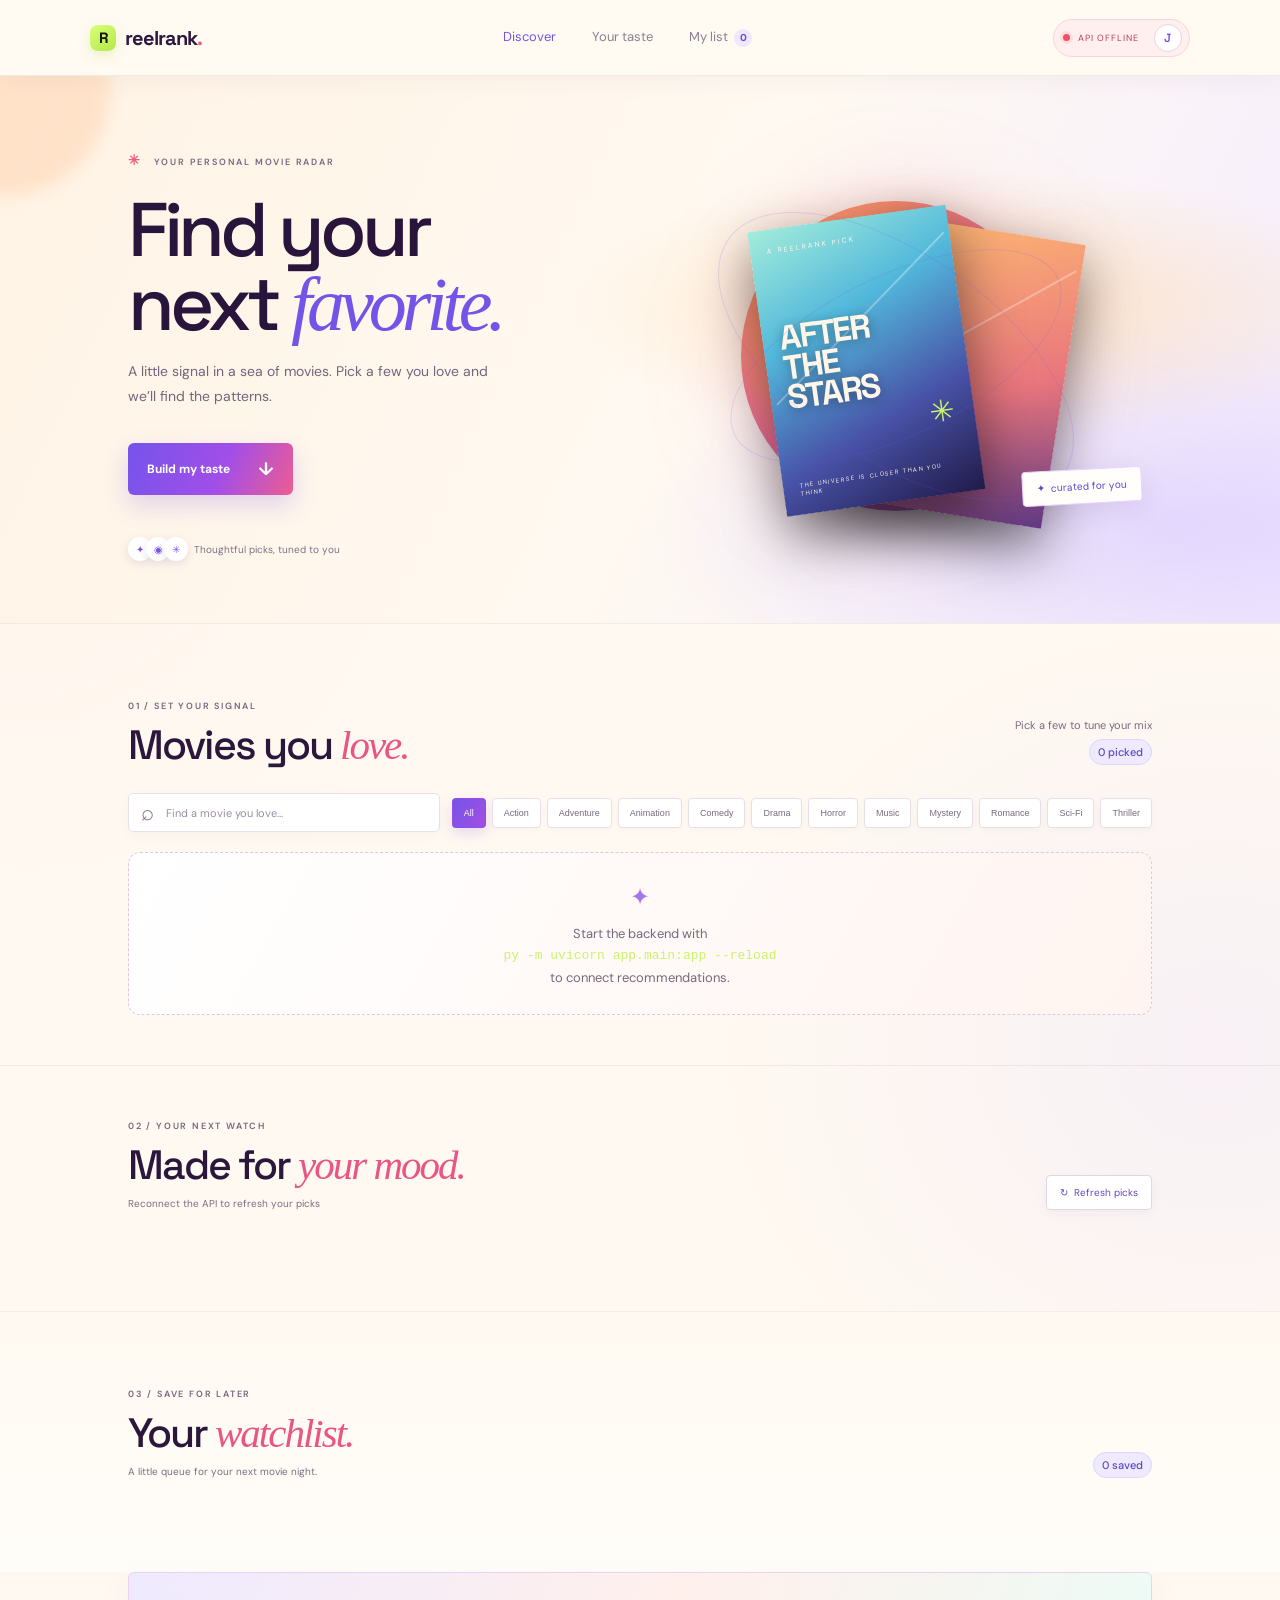
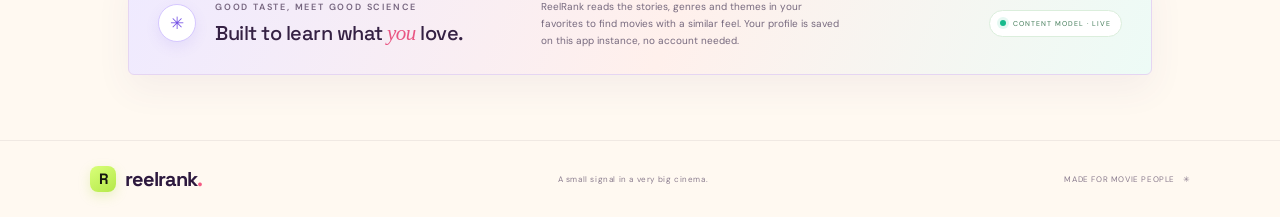
==== static/index.html @ 7536366a "Connect watchlist and details to recommendation API" ====
<!doctype html>
<html lang="en">
<head>
  <meta charset="utf-8"><meta name="viewport" content="width=device-width,initial-scale=1">
  <meta name="theme-color" content="#101114"><title>ReelRank — your next favorite</title>
  <link rel="preconnect" href="https://fonts.googleapis.com"><link rel="preconnect" href="https://fonts.gstatic.com" crossorigin>
  <link href="https://fonts.googleapis.com/css2?family=DM+Sans:wght@400;500;600;700&family=Space+Grotesk:wght@500;600;700&display=swap" rel="stylesheet">
  <link rel="stylesheet" href="/static/style.css">
</head>
<body>
  <header class="topbar"><a class="brand" href="#top"><span class="brand-mark">R</span> reelrank<span class="brand-dot">.</span></a><nav><a class="active" href="#discover">Discover</a><a href="#taste">Your taste</a><a href="#watchlist">My list <span id="nav-watch-count">0</span></a></nav><div class="profile" id="api-status" role="status" aria-live="polite"><span class="api-led"></span><span class="status-label">CONNECTING API</span><span class="avatar">J</span></div></header>
  <main id="top">
    <section class="hero"><div class="hero-copy"><div class="eyebrow"><span class="spark">✳</span> YOUR PERSONAL MOVIE RADAR</div><h1>Find your<br>next <em>favorite.</em></h1><p>A little signal in a sea of movies. Pick a few you love and we’ll find the patterns.</p><a href="#taste" class="primary-btn">Build my taste <span>↓</span></a><div class="hero-note"><span class="avatars"><i>✦</i><i>◉</i><i>✳</i></span><span>Thoughtful picks, tuned to you</span></div></div><div class="hero-art"><div class="sun"></div><div class="poster poster-back"><span>IN SPACE<br>WE TRUST</span><b>THE<br>ORBIT</b><small>BEYOND THE KNOWN</small></div><div class="poster poster-front"><span class="poster-label">A REELRANK PICK</span><b>AFTER<br>THE<br>STARS</b><i>✳</i><small>THE UNIVERSE IS CLOSER THAN YOU THINK</small></div><div class="orbit orbit-one"></div><div class="orbit orbit-two"></div><div class="floating-tag">✦ &nbsp;curated for you</div></div></section>
    <section class="taste-section" id="taste"><div class="section-heading"><div><div class="eyebrow">01 / SET YOUR SIGNAL</div><h2>Movies you <em>love.</em></h2></div><span class="step"><span id="pick-note">Pick a few to tune your mix</span><b id="pick-count">0 picked</b></span></div><div class="filters"><div class="search"><span>⌕</span><input id="search" placeholder="Find a movie you love…" autocomplete="off" aria-label="Search movies"></div><div id="genres" class="genre-pills" aria-label="Filter movies by genre"></div></div><div id="taste-grid" class="movie-grid"></div></section>
    <section class="results-section" id="discover"><div class="section-heading"><div><div class="eyebrow">02 / YOUR NEXT WATCH</div><h2>Made for <em>your mood.</em></h2><p id="recommendation-caption" class="section-subtitle"><span class="api-led"></span> Connected to your recommendation model</p></div><button id="refresh" class="quiet-btn">↻ &nbsp;Refresh picks</button></div><div id="recommendations" class="movie-grid recommendations"></div></section>
    <section class="watchlist-section" id="watchlist"><div class="section-heading"><div><div class="eyebrow">03 / SAVE FOR LATER</div><h2>Your <em>watchlist.</em></h2><p class="section-subtitle">A little queue for your next movie night.</p></div><span class="step"><b id="watch-count">0 saved</b></span></div><div id="watchlist-grid" class="movie-grid"></div></section>
    <section class="how"><div class="how-icon">✳</div><div><div class="eyebrow">GOOD TASTE, MEET GOOD SCIENCE</div><h3>Built to learn what <em>you</em> love.</h3></div><p>ReelRank reads the stories, genres and themes in your favorites to find movies with a similar feel. Your profile is saved on this app instance, no account needed.</p><span class="model-chip"><i></i> CONTENT MODEL · LIVE</span></section>
    <footer><a class="brand" href="#top"><span class="brand-mark">R</span> reelrank<span class="brand-dot">.</span></a><span>A small signal in a very big cinema.</span><span>MADE FOR MOVIE PEOPLE &nbsp; ✳</span></footer>
  </main><dialog id="movie-dialog" class="movie-dialog" aria-labelledby="detail-title"><button class="dialog-close" id="dialog-close" type="button" aria-label="Close movie details">×</button><div id="movie-detail"></div></dialog><div id="toast" class="toast" role="status" aria-live="polite"></div><script src="/static/app.js"></script>
</body></html>
---- static/style.css ----
:root{--bg:#101114;--surface:#181a1f;--surface2:#202228;--text:#f4f1eb;--muted:#9999a0;--lime:#d5ff65;--line:#303137;--serif:Georgia,'Times New Roman',serif}*{box-sizing:border-box}html{scroll-behavior:smooth}body{margin:0;background:var(--bg);color:var(--text);font-family:'DM Sans',sans-serif}a{color:inherit;text-decoration:none}.topbar{height:76px;border-bottom:1px solid #ffffff12;display:flex;align-items:center;justify-content:space-between;padding:0 7%;position:sticky;top:0;z-index:9;background:#101114eb;backdrop-filter:blur(14px)}.brand{font:700 20px 'Space Grotesk',sans-serif;letter-spacing:-1px;display:flex;align-items:center;gap:9px}.brand-mark{width:26px;height:26px;background:var(--lime);color:#151710;border-radius:8px;display:grid;place-items:center;font-size:15px}.brand-dot{color:var(--lime);margin-left:-9px}.topbar nav{display:flex;gap:36px;color:#8f9098;font-size:13px}.topbar nav .active{color:var(--text)}.profile{font-size:9px;letter-spacing:1px;color:#9b9ca2;display:flex;align-items:center;gap:8px}.live-dot,.model-chip i{width:6px;height:6px;border-radius:50%;background:var(--lime);box-shadow:0 0 10px #d5ff6566}.avatar{width:28px;height:28px;display:grid;place-items:center;border:1px solid #444;border-radius:50%;color:var(--text);margin-left:7px;font:600 12px 'Space Grotesk'}.hero{min-height:520px;padding:75px 10% 62px;display:grid;grid-template-columns:1fr 1fr;align-items:center;overflow:hidden;position:relative;background:radial-gradient(ellipse at 72% 45%,#33302b 0,transparent 41%),linear-gradient(110deg,#101114,#151515)}.eyebrow{font-size:9px;letter-spacing:1.8px;color:#a7a7a5;font-weight:600}.spark{color:var(--lime);font-size:14px;margin-right:8px}.hero h1,.section-heading h2{font:500 clamp(48px,6vw,76px)/.98 'Space Grotesk',sans-serif;letter-spacing:-5px;margin:24px 0 17px}.hero h1 em,.section-heading h2 em,.how h3 em{font-family:var(--serif);font-weight:400;color:var(--lime)}.hero-copy>p{color:#aaa9ab;max-width:365px;font-size:14px;line-height:1.8}.primary-btn{display:inline-flex;align-items:center;gap:28px;margin-top:20px;padding:14px 19px;background:var(--lime);color:#171910;border-radius:6px;font-size:12px;font-weight:700}.primary-btn span{font-size:18px}.hero-note{margin-top:42px;display:flex;align-items:center;gap:12px;color:#85858b;font-size:10px}.avatars{display:flex}.avatars i{font-style:normal;border:2px solid var(--bg);width:24px;height:24px;display:grid;place-items:center;background:#333;margin-right:-6px;border-radius:50%;color:var(--lime);font-size:10px}.hero-art{height:370px;position:relative;display:flex;justify-content:center;align-items:center;perspective:850px}.sun{position:absolute;width:310px;height:310px;border-radius:50%;background:radial-gradient(circle at 40% 38%,#bdb784,#706c54 50%,#302f2b 75%,transparent 76%);filter:drop-shadow(0 0 50px #d5ff6514)}.poster{position:absolute;width:200px;height:287px;box-shadow:0 22px 55px #0008;display:flex;flex-direction:column;padding:17px;justify-content:space-between;overflow:hidden}.poster-back{background:linear-gradient(160deg,#d6a76c,#252d3b 60%,#12171d);transform:rotate(9deg) translate(70px,4px);color:#f3d5a3}.poster-front{background:linear-gradient(155deg,#c5d7d2,#596e71 34%,#283c43 68%,#111a20);transform:rotate(-8deg) translate(-30px,0);color:#f0e6ca}.poster:before{content:'';position:absolute;width:240px;height:2px;background:#ffffff51;transform:rotate(-38deg);top:35%;left:-10%}.poster-label,.poster small,.poster>b,.poster-back>span{position:relative}.poster-label{font-size:7px;letter-spacing:2px}.poster>b{font:700 34px/.88 'Space Grotesk';letter-spacing:-2px;text-shadow:0 2px 12px #0005}.poster i{position:absolute;font-style:normal;right:20px;bottom:64px;color:var(--lime);font-size:30px}.poster small{font-size:6px;letter-spacing:1.4px}.poster-back>b{font-size:23px}.poster-back>span{font-size:8px;letter-spacing:2px}.orbit{position:absolute;border:1px solid #ffffff13;width:360px;height:160px;border-radius:50%;transform:rotate(-26deg)}.orbit-two{width:410px;height:205px;transform:rotate(35deg)}.floating-tag{position:absolute;bottom:37px;right:2%;background:#242522;border:1px solid #414237;color:#e0e2c3;padding:10px 14px;border-radius:4px;font-size:10px;transform:rotate(-3deg)}.taste-section,.results-section{padding:76px 10% 50px;border-top:1px solid #ffffff0b}.section-heading{display:flex;align-items:flex-end;justify-content:space-between}.section-heading h2{font-size:41px;letter-spacing:-2px;margin:13px 0 0}.step{color:#8b8c91;font-size:11px;display:flex;flex-direction:column;align-items:flex-end;gap:7px}.step b{font-weight:500;color:var(--lime)}.filters{display:flex;gap:12px;margin:28px 0 20px;align-items:center;flex-wrap:wrap}.search{background:#1a1b1f;border:1px solid #303137;border-radius:5px;height:39px;display:flex;align-items:center;gap:10px;padding:0 12px;flex:1;min-width:200px;max-width:340px;color:#92939a}.search span{font-size:22px}.search input{outline:0;border:0;background:transparent;color:var(--text);font:11px 'DM Sans';width:100%}.genre-pills{display:flex;gap:6px;flex-wrap:wrap}.genre-pill{padding:9px 11px;border:1px solid #303137;color:#a3a3a7;border-radius:4px;font-size:9px;cursor:pointer;background:transparent}.genre-pill.active{background:var(--lime);color:#171910;border-color:var(--lime)}.movie-grid{display:grid;grid-template-columns:repeat(5,minmax(0,1fr));gap:13px}.movie-card{background:var(--surface);border:1px solid #ffffff0c;border-radius:6px;overflow:hidden;cursor:pointer;transition:transform .18s,border-color .18s;min-width:0}.movie-card:hover{transform:translateY(-4px);border-color:#d5ff6577}.poster-art{height:164px;position:relative;padding:12px;display:flex;flex-direction:column;justify-content:space-between;overflow:hidden;background:linear-gradient(145deg,#63695c,#262d2c 63%,#141a1b)}.poster-art:before{content:'';position:absolute;width:150px;height:150px;border:1px solid #ffffff35;border-radius:50%;right:-47px;top:18px;box-shadow:0 0 0 15px #ffffff0c,0 0 0 31px #ffffff08}.poster-art:after{content:'';position:absolute;inset:auto 0 0;height:65%;background:linear-gradient(transparent,#090b0cc9)}.poster-art .art-top,.poster-art b,.poster-art small{position:relative;z-index:1}.art-top{display:flex;justify-content:space-between;font-size:8px;color:#fffb;letter-spacing:1px}.poster-art b{font:700 24px/.93 'Space Grotesk';letter-spacing:-1px;max-width:90%;text-shadow:0 2px 12px #0007}.poster-art small{font-size:6px;letter-spacing:1.1px;color:#fffd}.movie-info{padding:11px 11px 12px}.movie-title{font:600 12px 'Space Grotesk';white-space:nowrap;text-overflow:ellipsis;overflow:hidden}.movie-meta{display:flex;justify-content:space-between;margin-top:7px;color:#8a8b91;font-size:9px}.rating{color:#e6d9a4}.select-mark{position:absolute;right:8px;top:8px;width:22px;height:22px;z-index:2;border:1px solid #fff7;border-radius:50%;display:grid;place-items:center;color:white;background:#1117;font-size:12px}.movie-card.selected .select-mark{background:var(--lime);border-color:var(--lime);color:#111}.movie-card.selected{border-color:var(--lime)}.poster-art .tone{position:absolute;inset:0}.results-section{padding-top:54px;padding-bottom:76px}.results-section .section-heading{margin-bottom:25px}.quiet-btn{border:1px solid #393a40;color:#c8c8c7;background:transparent;border-radius:4px;padding:10px 13px;font:10px 'DM Sans';cursor:pointer}.quiet-btn:hover{border-color:var(--lime);color:var(--lime)}.match{color:var(--lime);font-size:9px}.empty{padding:45px 20px;text-align:center;color:#999;grid-column:1/-1;border:1px dashed #38393d;border-radius:5px;font-size:12px}.how{border:1px solid #35362e;margin:0 10% 65px;padding:25px 29px;background:linear-gradient(105deg,#1b1d19,#181a1f);display:grid;grid-template-columns:auto 1fr 1.4fr auto;align-items:center;gap:19px;border-radius:6px}.how-icon{width:38px;height:38px;display:grid;place-items:center;color:var(--lime);border:1px solid #d5ff6540;border-radius:50%;font-size:17px}.how h3{font:500 20px 'Space Grotesk';margin:7px 0 0;letter-spacing:-.5px}.how h3 em{font-size:21px}.how>p{color:#999;font-size:10px;line-height:1.7;max-width:300px;margin:0}.model-chip{font-size:7px;letter-spacing:1px;color:#adada6;white-space:nowrap;display:flex;align-items:center;gap:7px}.model-chip i{display:inline-block}footer{border-top:1px solid #ffffff14;padding:25px 7%;display:flex;justify-content:space-between;align-items:center;color:#74757a;font-size:8px;letter-spacing:.6px}.footer .brand{color:var(--text)}.toast{position:fixed;bottom:22px;left:50%;transform:translate(-50%,20px);opacity:0;background:var(--lime);color:#171910;padding:11px 17px;border-radius:4px;font-size:11px;transition:.2s;pointer-events:none;z-index:12}.toast.show{opacity:1;transform:translate(-50%,0)}
@media(max-width:850px){.hero{padding-left:7%;padding-right:7%;grid-template-columns:1fr 0.8fr}.hero-art{transform:scale(.8)}.taste-section,.results-section{padding-left:7%;padding-right:7%}.movie-grid{grid-template-columns:repeat(4,minmax(0,1fr))}.how{margin-left:7%;margin-right:7%;grid-template-columns:auto 1fr}.how>p{grid-column:2}.model-chip{grid-column:2}}@media(max-width:600px){.topbar{height:62px;padding:0 5%}.topbar nav{gap:15px;font-size:11px}.profile{font-size:0}.profile .live-dot{display:none}.avatar{font-size:12px}.hero{min-height:0;display:block;padding:58px 7% 20px}.hero h1{font-size:62px}.hero-art{height:300px;margin-top:3px;transform:scale(.82)}.hero-note{margin-top:25px}.taste-section,.results-section{padding:55px 5% 38px}.section-heading{align-items:flex-start;gap:15px}.section-heading h2{font-size:32px}.step{font-size:9px;text-align:right}.movie-grid{grid-template-columns:repeat(2,minmax(0,1fr));gap:9px}.poster-art{height:155px}.filters{margin-top:20px}.genre-pills{overflow-x:auto;max-width:100%;flex-wrap:nowrap;padding-bottom:5px}.genre-pill{white-space:nowrap}.search{max-width:none}.how{margin:0 5% 45px;padding:20px;grid-template-columns:auto 1fr;gap:13px}.how>p{grid-column:1/-1}.model-chip{grid-column:1/-1}.results-section .section-heading{align-items:flex-end}footer{padding:20px 5%;gap:10px;flex-wrap:wrap}footer>span:nth-child(2){display:none}}

/* More deliberate interaction states and clearer recommendation actions. */
:focus-visible{outline:2px solid var(--lime);outline-offset:3px}.movie-card{box-shadow:0 8px 25px #00000012}.movie-card:hover{box-shadow:0 13px 32px #00000045}.poster-art{isolation:isolate}.poster-art:before{z-index:0;pointer-events:none}.poster-art:after{pointer-events:none}.select-mark{font:600 14px 'DM Sans';cursor:pointer;transition:background .16s,transform .16s}.select-mark:hover{transform:scale(1.08)}.select-mark[aria-pressed=true]{box-shadow:0 0 0 3px #d5ff6526}.movie-card.selected .movie-info{background:linear-gradient(110deg,#d5ff650a,transparent)}.rec-actions{display:flex;gap:7px;padding:0 10px 11px}.save-action,.pass-action{height:31px;border-radius:4px;border:1px solid #3a3b40;background:#22242a;color:#d8d8d5;cursor:pointer;font:500 9px 'DM Sans';transition:border-color .16s,color .16s,background .16s}.save-action{flex:1}.save-action:hover,.pass-action:hover{border-color:var(--lime);color:var(--lime)}.save-action.saved{color:var(--lime);border-color:#d5ff6544;background:#d5ff650d;cursor:default}.save-action:disabled{opacity:1}.pass-action{width:34px;font-size:16px;line-height:1}.movie-card.dismissed{opacity:0;transform:translateX(12px) scale(.98);transition:opacity .16s,transform .16s}.recommendations .poster-art{height:170px}.match{font-style:normal;font-weight:700;letter-spacing:.55px}.step b{background:#d5ff6510;border:1px solid #d5ff6525;padding:5px 8px;border-radius:999px}.empty{line-height:1.7;background:linear-gradient(120deg,#181a1f,#171918);color:#b1b1b2}.empty code{color:var(--lime)}@media(max-width:600px){.recommendations .poster-art{height:153px}.rec-actions{padding:0 8px 9px;gap:5px}.save-action{font-size:8px}.pass-action{width:32px}}
@media(prefers-reduced-motion:reduce){*,*::before,*::after{scroll-behavior:auto!important;transition:none!important;animation:none!important}}

/* Colorful cinema palette: warm paper, vivid poster art, and violet/coral actions. */
:root{--bg:#fff9f1;--surface:#fffefd;--surface2:#f3edff;--text:#281536;--muted:#796b81;--lime:#c9f36b;--line:#eadfce;--violet:#7354e8;--coral:#f45b83;--orange:#ff9a52;--teal:#23bfa5}
body{background:radial-gradient(ellipse at 2% 25%,#ffe5d725,transparent 26%),radial-gradient(ellipse at 95% 58%,#e9deff50,transparent 30%),var(--bg);color:var(--text)}
.topbar{background:#fffaf3ed;border-bottom-color:#41264312;box-shadow:0 5px 24px #50314b0b}.brand{color:#2d193e}.brand-mark{background:linear-gradient(145deg,#d9ff79,#b4e849);box-shadow:0 4px 12px #b0dc4c45}.brand-dot{color:var(--coral)}.topbar nav{color:#8c7f91}.topbar nav .active{color:var(--violet)}.profile{color:#554366}.avatar{border-color:#e3d7e8;color:#7354e8;background:#fff}
.api-led{width:7px;height:7px;display:inline-block;border-radius:50%;background:#16b98f;box-shadow:0 0 0 3px #16b98f1d}.profile[data-state=online]{background:#ecfbf3;border:1px solid #cceedd;border-radius:999px;padding:4px 7px 4px 9px;color:#187556}.profile[data-state=offline]{background:#fff0ef;border:1px solid #ffd3d2;border-radius:999px;padding:4px 7px 4px 9px;color:#ba3e51}.profile[data-state=offline] .api-led{background:#ec5265;box-shadow:0 0 0 3px #ec52651d}
.hero{background:radial-gradient(ellipse at 77% 42%,#ffcd8870 0,transparent 30%),radial-gradient(ellipse at 92% 82%,#cab9ff70 0,transparent 32%),linear-gradient(115deg,#fff3e4 0,#fff9f1 53%,#f5edff 100%)}.hero:after{content:'';position:absolute;width:210px;height:210px;left:-100px;top:-90px;border-radius:50%;background:#ff9a5230;filter:blur(8px)}.hero h1{color:#29153b}.hero h1 em{color:var(--violet)}.hero-copy>p{color:#75647d}.eyebrow{color:#76657f}.spark{color:var(--coral)}.primary-btn{background:linear-gradient(115deg,#7454eb,#a24ee8 57%,#ed5d91);color:white;box-shadow:0 10px 25px #7b54e839}.primary-btn:hover{filter:brightness(1.07);transform:translateY(-2px);box-shadow:0 14px 27px #7b54e846}.hero-note{color:#806f86}.avatars i{background:#fff;border-color:#fff;color:#7957e9;box-shadow:0 3px 10px #58317822}.sun{background:radial-gradient(circle at 39% 35%,#ffc875,#ff8e70 39%,#ed65aa 65%,#805fe1 82%,transparent 83%);filter:drop-shadow(0 0 46px #ef739240)}.poster-front{background:linear-gradient(155deg,#a2ecdb,#52b8db 34%,#4852a7 68%,#211b4b);color:#fff6e9}.poster-back{background:linear-gradient(160deg,#ffbb72,#e8757d 58%,#613a84);color:#fff2dc}.orbit{border-color:#7754e82b}.floating-tag{background:#fffefa;border-color:#e9d3ff;color:#6044cc;box-shadow:0 8px 24px #5e36831b}
.taste-section,.results-section{border-top-color:#4b294312}.section-heading h2{color:#2b173c}.section-heading h2 em{color:#e95683}.step{color:#796b81}.step b{color:#5e46c0;background:#efeaff;border-color:#ded4ff}.search{background:#fff;border-color:#e8dfea;box-shadow:0 4px 14px #40255208;color:#816f88}.search:focus-within{border-color:#947bed;box-shadow:0 0 0 3px #8f76ee20}.search input{color:#2b1938}.search input::placeholder{color:#9a8ca0}.genre-pill{background:#fff;border-color:#e7dfe8;color:#776980;box-shadow:0 2px 8px #492a5707}.genre-pill:hover{border-color:#b7a7ec;color:#6549c2}.genre-pill.active{background:linear-gradient(120deg,#7455e7,#a44de3);border-color:transparent;color:white;box-shadow:0 5px 14px #7954e832}
.movie-card{background:#fff;border-color:#eee6ec;box-shadow:0 8px 24px #4c28690c}.movie-card:hover{border-color:#bb9af5;box-shadow:0 14px 30px #5c35921c}.movie-card.selected{border-color:#8fcd43;box-shadow:0 0 0 2px #b2e85a44,0 10px 25px #71a33515}.poster-art:after{background:linear-gradient(transparent,#1e1333c9)}.poster-art:before{border-color:#ffffff66;box-shadow:0 0 0 15px #ffffff18,0 0 0 31px #ffffff0f}.poster-art b{color:white;text-shadow:0 2px 18px #21113266}.poster-art small{color:#ffffffd9}.art-top{color:#fff}.movie-info{background:#fff}.movie-title{color:#332043}.movie-meta{color:#887c90}.rating{color:#bc7a28}.select-mark{background:#2c1d3b9c;color:#fff;border-color:#fff9;box-shadow:0 3px 10px #1f132348}.movie-card.selected .select-mark{background:#c9f36b;border-color:#c9f36b;color:#24341c;box-shadow:0 4px 12px #b0d86f80}.match{color:#35204a;background:#fff9e9;border:1px solid #fff;padding:5px 7px;border-radius:999px;box-shadow:0 3px 10px #24143925}.save-action,.pass-action{background:#f8f4ff;border-color:#e3d9f2;color:#5d4774}.save-action:hover,.pass-action:hover{background:#7455e7;color:#fff;border-color:#7455e7}.save-action.saved{background:#eaf9d4;color:#4d7a22;border-color:#cee9a6}.quiet-btn{background:#fff;border-color:#e1d5e8;color:#6849c1;box-shadow:0 4px 12px #4a2b680b}.quiet-btn:hover{background:#7455e7;color:#fff;border-color:#7455e7}.section-subtitle{display:flex;align-items:center;gap:8px;margin:12px 0 0;color:#7b6d82;font-size:10px}.section-subtitle .api-led{flex:0 0 7px}.empty{background:linear-gradient(120deg,#fff,#fff4f0);color:#76697b;border-color:#eadde8}.how{border-color:#e5d5f2;background:linear-gradient(112deg,#efeaff 0%,#fff0ec 53%,#edfbf6 100%);box-shadow:0 14px 35px #61428210}.how-icon{background:#fff;border-color:#d6c8ff;color:#7754e5;box-shadow:0 5px 14px #7754e51a}.how h3{color:#342043}.how h3 em{color:#e95683}.how>p{color:#76697e}.model-chip{background:#fff;border:1px solid #dbeedc;padding:8px 10px;border-radius:999px;color:#427b58}.model-chip i{background:#17ba8c;box-shadow:0 0 0 3px #17ba8c1c}footer{border-top-color:#41264314;color:#8a7c8e}.toast{background:#7554e8;color:#fff;box-shadow:0 8px 25px #6542c248}
@media(max-width:600px){.topbar{background:#fffaf3f5}.profile{gap:5px}.profile[data-state]{padding:3px 5px 3px 7px}.profile .status-label{font-size:7px;letter-spacing:.55px}.section-subtitle{max-width:215px;line-height:1.5}.results-section .section-heading{gap:9px}.quiet-btn{flex:0 0 auto}.hero{background:radial-gradient(ellipse at 70% 62%,#ffce9c91 0,transparent 35%),linear-gradient(145deg,#fff2df,#fff7f1 62%,#f2eaff)}.poster-art{box-shadow:inset 0 1px #ffffff44}}

/* Saved movies and the quick-view dialog */
.watchlist-section{padding:76px 10% 70px;border-top:1px solid #4b294312;background:linear-gradient(180deg,#fff9f1 0%,#fffdf9 100%)}
.watchlist-section .section-heading h2{color:#2b173c}
.watchlist-section .section-heading h2 em{color:#e95683}
#nav-watch-count{display:inline-grid;place-items:center;min-width:18px;height:18px;margin-left:3px;padding:0 5px;border-radius:999px;background:#eee8ff;color:#6948ca;font-size:10px;font-weight:700}
.watchlist-section .movie-grid{margin-top:24px}
.empty{grid-column:1/-1;min-height:140px;display:grid;place-content:center;text-align:center;padding:24px;border:1px dashed #d9cae3;border-radius:12px;background:linear-gradient(120deg,#fff,#fff4f0);color:#76697b;font-size:13px;line-height:1.7}
.empty:before{content:'✦';display:block;margin:0 auto 5px;color:#a477ec;font-size:24px}
.movie-dialog{width:min(700px,calc(100vw - 32px));max-width:none;max-height:min(84vh,720px);padding:0;overflow:auto;border:1px solid #e8dced;border-radius:20px;background:#fffaf6;color:#332043;box-shadow:0 30px 100px #26133350}
.movie-dialog::backdrop{background:#25133399;backdrop-filter:blur(5px)}
.dialog-close{position:sticky;z-index:4;float:right;top:12px;margin:12px 12px -48px 0;width:36px;height:36px;border:1px solid #ffffff99;border-radius:50%;background:#fffdf4e8;color:#38244c;font-size:23px;line-height:1;cursor:pointer;box-shadow:0 4px 14px #29153720}
.detail-layout{display:grid;grid-template-columns:minmax(190px,.8fr) 1.2fr;min-height:390px}
.detail-poster{min-height:390px;padding:25px;display:flex;flex-direction:column;justify-content:space-between;position:relative;overflow:hidden;color:white;background:linear-gradient(140deg,#7455e7,#b653db 55%,#ec718b);text-shadow:0 2px 14px #25133355}
.detail-poster:before{content:'';position:absolute;width:290px;height:290px;right:-140px;top:40px;border:1px solid #ffffff5c;border-radius:50%;box-shadow:0 0 0 24px #ffffff16,0 0 0 50px #ffffff0d}
.detail-poster>*{position:relative;z-index:1}
.detail-poster span,.detail-poster small{font-size:9px;letter-spacing:1.6px;color:#fffD}
.detail-poster b{font:700 clamp(30px,4vw,48px)/.95 'Space Grotesk',sans-serif;letter-spacing:-2px;overflow-wrap:anywhere}
.detail-copy{padding:40px 34px;align-self:center;color:#332043}
.detail-copy .eyebrow{color:#8a70b4}
.detail-copy h2{margin:12px 0;font:700 clamp(32px,6vw,52px)/.98 'Space Grotesk',sans-serif;letter-spacing:-2px}
.detail-overview{max-width:590px;color:#756780;font-size:13px;line-height:1.8}
.keyword-row{display:flex;gap:7px;flex-wrap:wrap;align-items:center;margin:20px 0;color:#9a8ca0;font-size:8px;letter-spacing:1px}
.keyword-row i{padding:6px 8px;border-radius:999px;background:#f6effa;color:#765d85;font-size:9px;font-style:normal;letter-spacing:0}
.detail-genres{display:flex;gap:8px;flex-wrap:wrap;margin:18px 0 22px}
.detail-genres span{padding:7px 10px;border-radius:999px;background:#f0eaff;color:#6849c1;font-size:10px;font-weight:600}
.detail-actions{display:flex;gap:10px;flex-wrap:wrap}
.detail-actions button{padding:11px 15px;border:1px solid #ded2ef;border-radius:9px;background:#fff;color:#6547bd;font:600 12px 'DM Sans',sans-serif;cursor:pointer;transition:transform .18s,box-shadow .18s}
.detail-actions button:hover{transform:translateY(-2px);box-shadow:0 8px 18px #5a38851c}
.detail-actions button[data-action="toggle-watchlist"]{border-color:transparent;background:linear-gradient(120deg,#7455e7,#a44de3);color:white}
.movie-title-row{display:flex;align-items:center;justify-content:space-between;gap:7px;min-width:0}
.movie-title-row .movie-title{flex:1;min-width:0}
.detail-action{flex:0 0 auto;padding:5px 8px;border:1px solid #e8def0;border-radius:999px;background:#faf7ff;color:#7657c8;font:600 9px 'DM Sans',sans-serif;cursor:pointer;transition:background .16s,color .16s,transform .16s}
.detail-action:hover{background:#7455e7;border-color:#7455e7;color:#fff;transform:translateY(-1px)}
.collection-label{padding:5px 7px;border:1px solid #ffffff55;border-radius:999px;background:#ffffff24;color:#fff;font-size:7px;letter-spacing:.8px}
.save-action:disabled{opacity:.75;cursor:default}
.remove-action{background:#fff1f3!important;border-color:#f4ccd8!important;color:#b94469!important}
.remove-action:hover{background:#e95683!important;border-color:#e95683!important;color:white!important}
@media(max-width:700px){.watchlist-section{padding:55px 6%}.movie-dialog{border-radius:15px}.detail-layout{grid-template-columns:1fr}.detail-poster{min-height:210px;padding:23px}.detail-poster b{font-size:34px}.detail-copy{padding:25px 23px}.watchlist-section .section-heading{align-items:flex-start}}
@media(max-width:420px){.topbar{padding:0 5%}.topbar nav{gap:12px;font-size:11px}.watchlist-section .movie-grid{grid-template-columns:repeat(2,minmax(0,1fr))}}
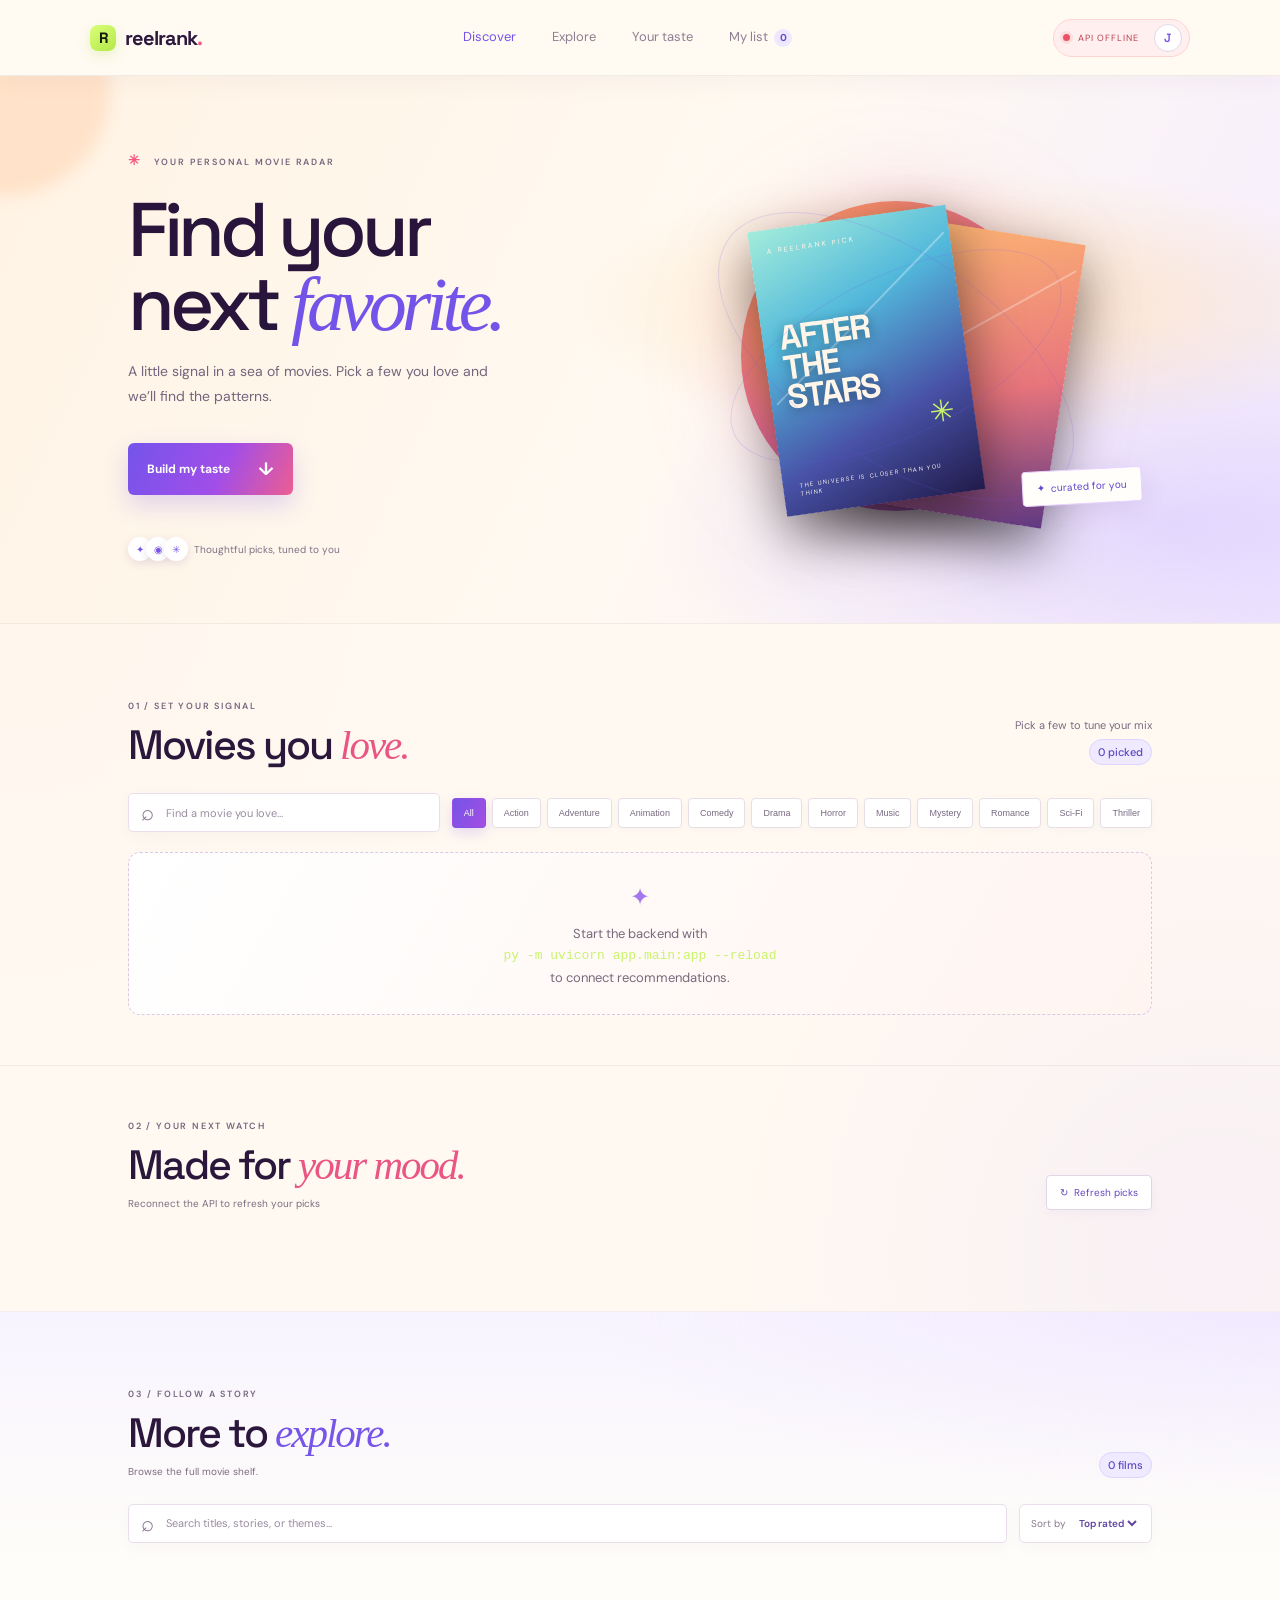
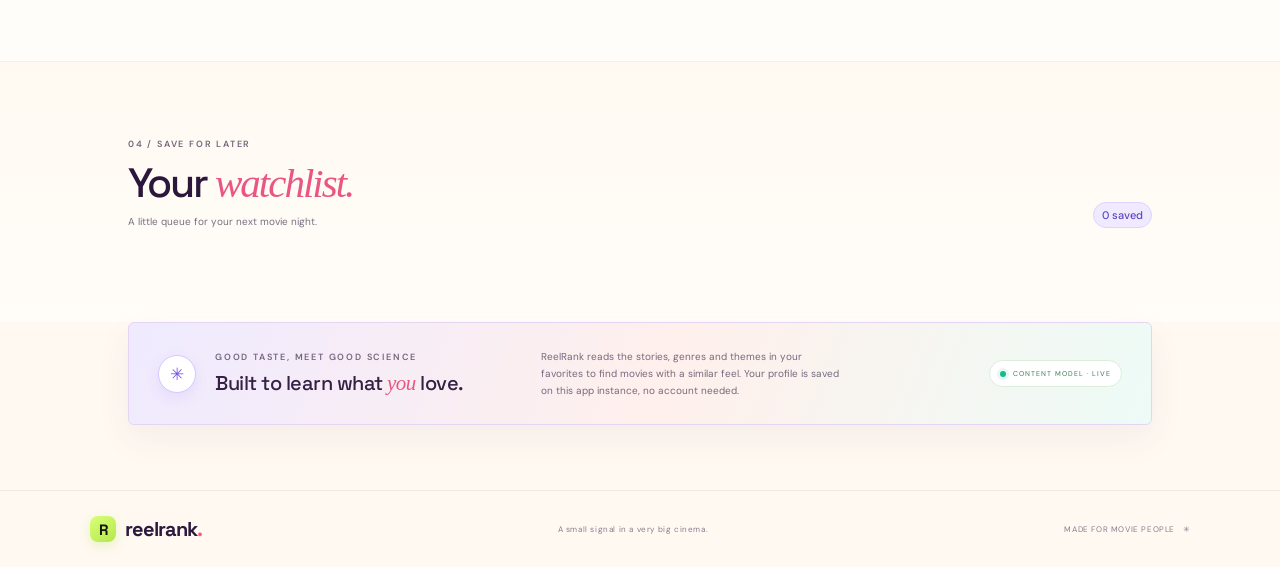
==== commit 2ea55437: "Expand movie discovery catalog and filters" ====
--- a/static/index.html
+++ b/static/index.html
@@ -8,12 +8,13 @@
   <link rel="stylesheet" href="/static/style.css">
 </head>
 <body>
-  <header class="topbar"><a class="brand" href="#top"><span class="brand-mark">R</span> reelrank<span class="brand-dot">.</span></a><nav><a class="active" href="#discover">Discover</a><a href="#taste">Your taste</a><a href="#watchlist">My list <span id="nav-watch-count">0</span></a></nav><div class="profile" id="api-status" role="status" aria-live="polite"><span class="api-led"></span><span class="status-label">CONNECTING API</span><span class="avatar">J</span></div></header>
+  <header class="topbar"><a class="brand" href="#top"><span class="brand-mark">R</span> reelrank<span class="brand-dot">.</span></a><nav><a class="active" href="#discover">Discover</a><a href="#explore">Explore</a><a href="#taste">Your taste</a><a href="#watchlist">My list <span id="nav-watch-count">0</span></a></nav><div class="profile" id="api-status" role="status" aria-live="polite"><span class="api-led"></span><span class="status-label">CONNECTING API</span><span class="avatar">J</span></div></header>
   <main id="top">
     <section class="hero"><div class="hero-copy"><div class="eyebrow"><span class="spark">✳</span> YOUR PERSONAL MOVIE RADAR</div><h1>Find your<br>next <em>favorite.</em></h1><p>A little signal in a sea of movies. Pick a few you love and we’ll find the patterns.</p><a href="#taste" class="primary-btn">Build my taste <span>↓</span></a><div class="hero-note"><span class="avatars"><i>✦</i><i>◉</i><i>✳</i></span><span>Thoughtful picks, tuned to you</span></div></div><div class="hero-art"><div class="sun"></div><div class="poster poster-back"><span>IN SPACE<br>WE TRUST</span><b>THE<br>ORBIT</b><small>BEYOND THE KNOWN</small></div><div class="poster poster-front"><span class="poster-label">A REELRANK PICK</span><b>AFTER<br>THE<br>STARS</b><i>✳</i><small>THE UNIVERSE IS CLOSER THAN YOU THINK</small></div><div class="orbit orbit-one"></div><div class="orbit orbit-two"></div><div class="floating-tag">✦ &nbsp;curated for you</div></div></section>
     <section class="taste-section" id="taste"><div class="section-heading"><div><div class="eyebrow">01 / SET YOUR SIGNAL</div><h2>Movies you <em>love.</em></h2></div><span class="step"><span id="pick-note">Pick a few to tune your mix</span><b id="pick-count">0 picked</b></span></div><div class="filters"><div class="search"><span>⌕</span><input id="search" placeholder="Find a movie you love…" autocomplete="off" aria-label="Search movies"></div><div id="genres" class="genre-pills" aria-label="Filter movies by genre"></div></div><div id="taste-grid" class="movie-grid"></div></section>
     <section class="results-section" id="discover"><div class="section-heading"><div><div class="eyebrow">02 / YOUR NEXT WATCH</div><h2>Made for <em>your mood.</em></h2><p id="recommendation-caption" class="section-subtitle"><span class="api-led"></span> Connected to your recommendation model</p></div><button id="refresh" class="quiet-btn">↻ &nbsp;Refresh picks</button></div><div id="recommendations" class="movie-grid recommendations"></div></section>
-    <section class="watchlist-section" id="watchlist"><div class="section-heading"><div><div class="eyebrow">03 / SAVE FOR LATER</div><h2>Your <em>watchlist.</em></h2><p class="section-subtitle">A little queue for your next movie night.</p></div><span class="step"><b id="watch-count">0 saved</b></span></div><div id="watchlist-grid" class="movie-grid"></div></section>
+    <section class="explore-section" id="explore"><div class="section-heading"><div><div class="eyebrow">03 / FOLLOW A STORY</div><h2>More to <em>explore.</em></h2><p id="explore-caption" class="section-subtitle">Browse the full movie shelf.</p></div><span class="step"><b id="explore-count">0 films</b></span></div><div class="explore-tools"><label class="search explore-search"><span>⌕</span><input id="explore-search" placeholder="Search titles, stories, or themes…" autocomplete="off" aria-label="Search the movie library"></label><label class="sort-control"><span>Sort by</span><select id="explore-sort" aria-label="Sort movies"><option value="rating">Top rated</option><option value="newest">Newest</option><option value="title">Title A–Z</option><option value="runtime">Shortest</option></select></label></div><div id="explore-genres" class="genre-pills explore-genres" aria-label="Filter the library by genre"></div><div id="explore-grid" class="movie-grid explore-grid"></div></section>
+    <section class="watchlist-section" id="watchlist"><div class="section-heading"><div><div class="eyebrow">04 / SAVE FOR LATER</div><h2>Your <em>watchlist.</em></h2><p class="section-subtitle">A little queue for your next movie night.</p></div><span class="step"><b id="watch-count">0 saved</b></span></div><div id="watchlist-grid" class="movie-grid"></div></section>
     <section class="how"><div class="how-icon">✳</div><div><div class="eyebrow">GOOD TASTE, MEET GOOD SCIENCE</div><h3>Built to learn what <em>you</em> love.</h3></div><p>ReelRank reads the stories, genres and themes in your favorites to find movies with a similar feel. Your profile is saved on this app instance, no account needed.</p><span class="model-chip"><i></i> CONTENT MODEL · LIVE</span></section>
     <footer><a class="brand" href="#top"><span class="brand-mark">R</span> reelrank<span class="brand-dot">.</span></a><span>A small signal in a very big cinema.</span><span>MADE FOR MOVIE PEOPLE &nbsp; ✳</span></footer>
   </main><dialog id="movie-dialog" class="movie-dialog" aria-labelledby="detail-title"><button class="dialog-close" id="dialog-close" type="button" aria-label="Close movie details">×</button><div id="movie-detail"></div></dialog><div id="toast" class="toast" role="status" aria-live="polite"></div><script src="/static/app.js"></script>
--- a/static/style.css
+++ b/static/style.css
@@ -54,3 +54,17 @@
 .remove-action:hover{background:#e95683!important;border-color:#e95683!important;color:white!important}
 @media(max-width:700px){.watchlist-section{padding:55px 6%}.movie-dialog{border-radius:15px}.detail-layout{grid-template-columns:1fr}.detail-poster{min-height:210px;padding:23px}.detail-poster b{font-size:34px}.detail-copy{padding:25px 23px}.watchlist-section .section-heading{align-items:flex-start}}
 @media(max-width:420px){.topbar{padding:0 5%}.topbar nav{gap:12px;font-size:11px}.watchlist-section .movie-grid{grid-template-columns:repeat(2,minmax(0,1fr))}}
+.explore-section{padding:76px 10% 80px;border-top:1px solid #4b294312;background:radial-gradient(ellipse at 100% 0%,#e9ddff70,transparent 38%),linear-gradient(180deg,#f8f4ff 0%,#fffdf9 72%)}
+.explore-section .section-heading h2{color:#2b173c}
+.explore-section .section-heading h2 em{color:#7755e8}
+.explore-tools{display:flex;align-items:center;gap:12px;margin:26px 0 16px}
+.explore-search{max-width:none}
+.sort-control{height:39px;display:flex;align-items:center;gap:9px;padding:0 11px;border:1px solid #e8dfea;border-radius:6px;background:#fff;color:#8a7b91;font-size:10px;white-space:nowrap;box-shadow:0 4px 14px #40255208}
+.sort-control select{border:0;outline:0;background:transparent;color:#6044a2;font:600 10px 'DM Sans',sans-serif;cursor:pointer}
+.sort-control:focus-within{border-color:#947bed;box-shadow:0 0 0 3px #8f76ee20}
+.explore-genres{margin:0 0 22px;max-height:68px;overflow:auto;scrollbar-width:thin;scrollbar-color:#d4c2f4 transparent}
+.explore-grid .movie-card{animation:explore-in .32s ease both}
+@keyframes explore-in{from{opacity:0;transform:translateY(8px)}to{opacity:1;transform:translateY(0)}}
+section[id]{scroll-margin-top:90px}
+@media(max-width:700px){.explore-section{padding:55px 6%}.explore-tools{align-items:stretch}.explore-search{min-width:0}.sort-control{padding:0 8px;gap:5px}.sort-control select{max-width:85px}.explore-section .section-heading{align-items:flex-start}}
+@media(max-width:420px){.topbar nav{gap:8px;font-size:10px}.explore-tools{flex-direction:column}.sort-control{justify-content:space-between}.explore-grid{grid-template-columns:repeat(2,minmax(0,1fr))}}
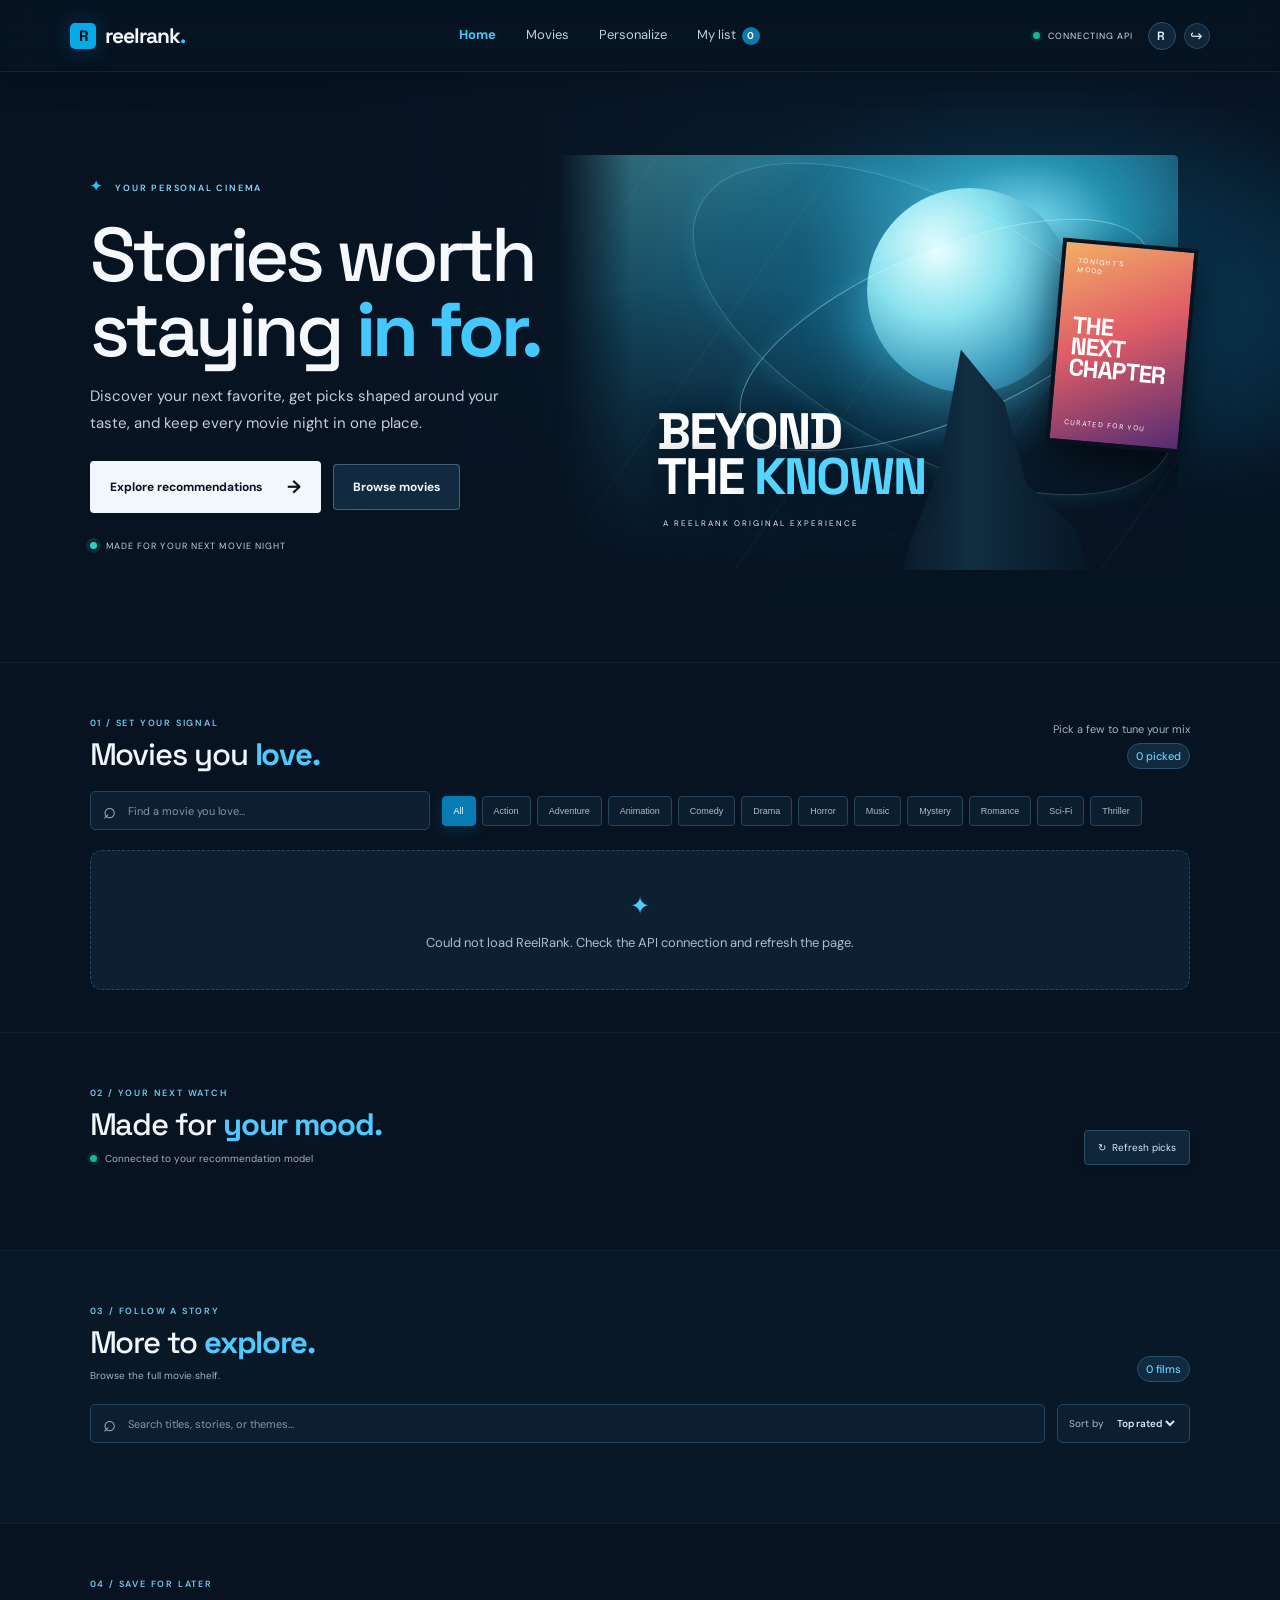
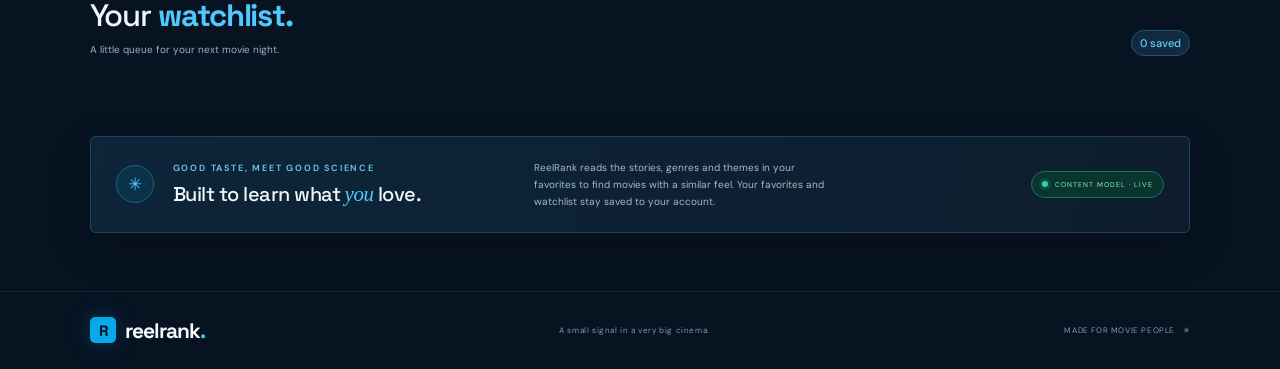
==== commit 8eb5d7c5: "Add account login and streaming-style interface" ====
--- a/static/index.html
+++ b/static/index.html
@@ -2,20 +2,20 @@
 <html lang="en">
 <head>
   <meta charset="utf-8"><meta name="viewport" content="width=device-width,initial-scale=1">
-  <meta name="theme-color" content="#101114"><title>ReelRank — your next favorite</title>
+  <meta name="theme-color" content="#071321"><title>ReelRank — your next favorite</title>
   <link rel="preconnect" href="https://fonts.googleapis.com"><link rel="preconnect" href="https://fonts.gstatic.com" crossorigin>
   <link href="https://fonts.googleapis.com/css2?family=DM+Sans:wght@400;500;600;700&family=Space+Grotesk:wght@500;600;700&display=swap" rel="stylesheet">
   <link rel="stylesheet" href="/static/style.css">
 </head>
 <body>
-  <header class="topbar"><a class="brand" href="#top"><span class="brand-mark">R</span> reelrank<span class="brand-dot">.</span></a><nav><a class="active" href="#discover">Discover</a><a href="#explore">Explore</a><a href="#taste">Your taste</a><a href="#watchlist">My list <span id="nav-watch-count">0</span></a></nav><div class="profile" id="api-status" role="status" aria-live="polite"><span class="api-led"></span><span class="status-label">CONNECTING API</span><span class="avatar">J</span></div></header>
+  <header class="topbar"><a class="brand" href="#top"><span class="brand-mark">R</span> reelrank<span class="brand-dot">.</span></a><nav aria-label="Main navigation"><a class="active" href="#discover">Home</a><a href="#explore">Movies</a><a href="#taste">Personalize</a><a href="#watchlist">My list <span id="nav-watch-count">0</span></a></nav><div class="profile" id="api-status" role="status" aria-live="polite"><span class="api-led"></span><span class="status-label">CONNECTING API</span><span class="avatar" id="avatar-initial">R</span><button class="logout-btn" id="logout-button" type="button" aria-label="Sign out" title="Sign out">↪</button></div></header>
   <main id="top">
-    <section class="hero"><div class="hero-copy"><div class="eyebrow"><span class="spark">✳</span> YOUR PERSONAL MOVIE RADAR</div><h1>Find your<br>next <em>favorite.</em></h1><p>A little signal in a sea of movies. Pick a few you love and we’ll find the patterns.</p><a href="#taste" class="primary-btn">Build my taste <span>↓</span></a><div class="hero-note"><span class="avatars"><i>✦</i><i>◉</i><i>✳</i></span><span>Thoughtful picks, tuned to you</span></div></div><div class="hero-art"><div class="sun"></div><div class="poster poster-back"><span>IN SPACE<br>WE TRUST</span><b>THE<br>ORBIT</b><small>BEYOND THE KNOWN</small></div><div class="poster poster-front"><span class="poster-label">A REELRANK PICK</span><b>AFTER<br>THE<br>STARS</b><i>✳</i><small>THE UNIVERSE IS CLOSER THAN YOU THINK</small></div><div class="orbit orbit-one"></div><div class="orbit orbit-two"></div><div class="floating-tag">✦ &nbsp;curated for you</div></div></section>
+    <section class="hero"><div class="hero-copy"><div class="eyebrow"><span class="spark">✦</span> YOUR PERSONAL CINEMA</div><h1>Stories worth<br>staying <em>in for.</em></h1><p>Discover your next favorite, get picks shaped around your taste, and keep every movie night in one place.</p><div class="hero-actions"><a href="#discover" class="primary-btn">Explore recommendations <span>→</span></a><a href="#explore" class="secondary-btn">Browse movies</a></div><div class="hero-note"><span class="hero-live"><i></i> MADE FOR YOUR NEXT MOVIE NIGHT</span></div></div><div class="hero-art" aria-hidden="true"><div class="hero-backdrop"><span class="backdrop-orbit orbit-a"></span><span class="backdrop-orbit orbit-b"></span><span class="backdrop-moon"></span><span class="backdrop-silhouette"></span><span class="backdrop-title">BEYOND<br>THE <i>KNOWN</i></span><span class="backdrop-caption">A REELRANK ORIGINAL EXPERIENCE</span></div><div class="hero-side-poster"><span>TONIGHT'S<br>MOOD</span><b>THE<br>NEXT<br>CHAPTER</b><small>CURATED FOR YOU</small></div></div><div class="hero-fade"></div></section>
     <section class="taste-section" id="taste"><div class="section-heading"><div><div class="eyebrow">01 / SET YOUR SIGNAL</div><h2>Movies you <em>love.</em></h2></div><span class="step"><span id="pick-note">Pick a few to tune your mix</span><b id="pick-count">0 picked</b></span></div><div class="filters"><div class="search"><span>⌕</span><input id="search" placeholder="Find a movie you love…" autocomplete="off" aria-label="Search movies"></div><div id="genres" class="genre-pills" aria-label="Filter movies by genre"></div></div><div id="taste-grid" class="movie-grid"></div></section>
     <section class="results-section" id="discover"><div class="section-heading"><div><div class="eyebrow">02 / YOUR NEXT WATCH</div><h2>Made for <em>your mood.</em></h2><p id="recommendation-caption" class="section-subtitle"><span class="api-led"></span> Connected to your recommendation model</p></div><button id="refresh" class="quiet-btn">↻ &nbsp;Refresh picks</button></div><div id="recommendations" class="movie-grid recommendations"></div></section>
     <section class="explore-section" id="explore"><div class="section-heading"><div><div class="eyebrow">03 / FOLLOW A STORY</div><h2>More to <em>explore.</em></h2><p id="explore-caption" class="section-subtitle">Browse the full movie shelf.</p></div><span class="step"><b id="explore-count">0 films</b></span></div><div class="explore-tools"><label class="search explore-search"><span>⌕</span><input id="explore-search" placeholder="Search titles, stories, or themes…" autocomplete="off" aria-label="Search the movie library"></label><label class="sort-control"><span>Sort by</span><select id="explore-sort" aria-label="Sort movies"><option value="rating">Top rated</option><option value="newest">Newest</option><option value="title">Title A–Z</option><option value="runtime">Shortest</option></select></label></div><div id="explore-genres" class="genre-pills explore-genres" aria-label="Filter the library by genre"></div><div id="explore-grid" class="movie-grid explore-grid"></div></section>
     <section class="watchlist-section" id="watchlist"><div class="section-heading"><div><div class="eyebrow">04 / SAVE FOR LATER</div><h2>Your <em>watchlist.</em></h2><p class="section-subtitle">A little queue for your next movie night.</p></div><span class="step"><b id="watch-count">0 saved</b></span></div><div id="watchlist-grid" class="movie-grid"></div></section>
-    <section class="how"><div class="how-icon">✳</div><div><div class="eyebrow">GOOD TASTE, MEET GOOD SCIENCE</div><h3>Built to learn what <em>you</em> love.</h3></div><p>ReelRank reads the stories, genres and themes in your favorites to find movies with a similar feel. Your profile is saved on this app instance, no account needed.</p><span class="model-chip"><i></i> CONTENT MODEL · LIVE</span></section>
+    <section class="how"><div class="how-icon">✳</div><div><div class="eyebrow">GOOD TASTE, MEET GOOD SCIENCE</div><h3>Built to learn what <em>you</em> love.</h3></div><p>ReelRank reads the stories, genres and themes in your favorites to find movies with a similar feel. Your favorites and watchlist stay saved to your account.</p><span class="model-chip"><i></i> CONTENT MODEL · LIVE</span></section>
     <footer><a class="brand" href="#top"><span class="brand-mark">R</span> reelrank<span class="brand-dot">.</span></a><span>A small signal in a very big cinema.</span><span>MADE FOR MOVIE PEOPLE &nbsp; ✳</span></footer>
   </main><dialog id="movie-dialog" class="movie-dialog" aria-labelledby="detail-title"><button class="dialog-close" id="dialog-close" type="button" aria-label="Close movie details">×</button><div id="movie-detail"></div></dialog><div id="toast" class="toast" role="status" aria-live="polite"></div><script src="/static/app.js"></script>
 </body></html>
--- a/static/style.css
+++ b/static/style.css
@@ -52,6 +52,8 @@
 .save-action:disabled{opacity:.75;cursor:default}
 .remove-action{background:#fff1f3!important;border-color:#f4ccd8!important;color:#b94469!important}
 .remove-action:hover{background:#e95683!important;border-color:#e95683!important;color:white!important}
+.logout-btn{width:26px;height:26px;display:grid;place-items:center;padding:0;border:1px solid #e4d8e8;border-radius:50%;background:#fff;color:#7957c9;font-size:15px;cursor:pointer;transition:background .16s,color .16s,transform .16s}
+.logout-btn:hover{background:#7957c9;border-color:#7957c9;color:#fff;transform:translateX(1px)}
 @media(max-width:700px){.watchlist-section{padding:55px 6%}.movie-dialog{border-radius:15px}.detail-layout{grid-template-columns:1fr}.detail-poster{min-height:210px;padding:23px}.detail-poster b{font-size:34px}.detail-copy{padding:25px 23px}.watchlist-section .section-heading{align-items:flex-start}}
 @media(max-width:420px){.topbar{padding:0 5%}.topbar nav{gap:12px;font-size:11px}.watchlist-section .movie-grid{grid-template-columns:repeat(2,minmax(0,1fr))}}
 .explore-section{padding:76px 10% 80px;border-top:1px solid #4b294312;background:radial-gradient(ellipse at 100% 0%,#e9ddff70,transparent 38%),linear-gradient(180deg,#f8f4ff 0%,#fffdf9 72%)}
@@ -67,4 +69,40 @@
 @keyframes explore-in{from{opacity:0;transform:translateY(8px)}to{opacity:1;transform:translateY(0)}}
 section[id]{scroll-margin-top:90px}
 @media(max-width:700px){.explore-section{padding:55px 6%}.explore-tools{align-items:stretch}.explore-search{min-width:0}.sort-control{padding:0 8px;gap:5px}.sort-control select{max-width:85px}.explore-section .section-heading{align-items:flex-start}}
-@media(max-width:420px){.topbar nav{gap:8px;font-size:10px}.explore-tools{flex-direction:column}.sort-control{justify-content:space-between}.explore-grid{grid-template-columns:repeat(2,minmax(0,1fr))}}
+@media(max-width:420px){.topbar nav{gap:8px;font-size:10px}.profile .status-label{display:none}.profile[data-state]{padding:3px 4px 3px 6px}.profile .avatar{margin-left:1px}.logout-btn{width:22px;height:22px}.explore-tools{flex-direction:column}.sort-control{justify-content:space-between}.explore-grid{grid-template-columns:repeat(2,minmax(0,1fr))}}
+
+/* Prime Video inspired streaming layout for ReelRank */
+:root{--bg:#071321;--surface:#102236;--surface2:#142a40;--text:#f5f8fb;--muted:#a4b4c5;--line:#24394e;--violet:#19a9e8;--coral:#53c8ff;--orange:#42c4f5;--teal:#20d6c2}
+html{scroll-padding-top:78px}
+body{background:#071321;color:#f4f8fc}
+.topbar{height:72px;padding:0 5.5%;background:#071321f2;border-bottom:1px solid #ffffff10;box-shadow:0 8px 30px #0003}
+.brand{font-size:21px;color:#f4f8fc}.brand-mark{background:#08a9e8;color:#03111e;border-radius:5px;box-shadow:0 0 22px #039fe544}.brand-dot{color:#36c5ff}
+.topbar nav{gap:30px;color:#c2d0dc;font-size:13px}.topbar nav a{transition:color .18s}.topbar nav a:hover,.topbar nav .active{color:#46c8ff}.topbar nav .active{font-weight:700}
+.profile{color:#d6e0ea}.profile[data-state=online],.profile[data-state=offline]{padding:0;border:0;background:transparent;color:#c5d3df}.profile[data-state=online] .status-label,.profile[data-state=offline] .status-label{font-size:8px}.avatar{border-color:#32506a;background:#10263a;color:#e6f5ff}
+.hero{min-height:590px;padding:65px 7% 70px;grid-template-columns:minmax(360px,.85fr) minmax(520px,1.15fr);background:linear-gradient(90deg,#071321 0%,#071321 25%,#071321e8 42%,#07132150 77%,#07132120),radial-gradient(ellipse at 78% 40%,#0879a55c,transparent 45%),linear-gradient(135deg,#102d45,#061323 75%);isolation:isolate}
+.hero:before{content:"";position:absolute;inset:0 0 0 34%;z-index:-1;background:radial-gradient(ellipse at 72% 38%,#18a9e82a,transparent 42%),linear-gradient(0deg,#071321 0%,transparent 38%,#07132126 100%)}
+.hero:after{content:"";position:absolute;left:0;right:0;bottom:0;height:110px;background:linear-gradient(transparent,#071321);z-index:2}
+.hero-copy{position:relative;z-index:3}.hero .eyebrow{color:#82d8ff}.hero .spark{color:#33bdff}.hero h1{max-width:620px;margin:22px 0 16px;color:#f5f8fc;font-size:clamp(50px,6vw,76px);letter-spacing:-4px;line-height:.99}.hero h1 em{color:#43c8ff;font-family:'Space Grotesk',sans-serif;font-weight:700;font-style:normal}.hero-copy>p{max-width:425px;color:#c1d0dc;font-size:15px;line-height:1.75}
+.hero-actions{display:flex;align-items:center;gap:12px;flex-wrap:wrap;margin-top:25px}.primary-btn{gap:25px;margin-top:0;padding:14px 20px;border-radius:4px;background:#f1f7fb;color:#071321;box-shadow:none}.primary-btn:hover{background:#40c6ff;color:#041625}.secondary-btn{display:inline-flex;align-items:center;min-height:46px;padding:0 19px;border:1px solid #8eb3c866;border-radius:4px;background:#17344bbd;color:#f2f8fc;font-size:12px;font-weight:700;transition:.18s}.secondary-btn:hover{background:#244e6c;border-color:#5bcaff}.hero-note{margin-top:27px}.hero-live{display:flex;align-items:center;gap:9px;font-size:9px;letter-spacing:1.1px;color:#bbd1df}.hero-live i{width:7px;height:7px;border-radius:50%;background:#27d5bd;box-shadow:0 0 0 4px #27d5bd20}
+.hero-art{height:420px;z-index:1;transform:none;perspective:none}.hero-backdrop{position:absolute;inset:0 2% 5px 0;overflow:hidden;border-radius:4px;background:radial-gradient(ellipse at 58% 42%,#198fba 0%,#126384 17%,transparent 42%),radial-gradient(ellipse at 76% 17%,#7bd7ec 0%,#2491b0 13%,transparent 35%),linear-gradient(142deg,#5ec5d4 0%,#1f7795 24%,#123b59 56%,#091526 88%);box-shadow:0 35px 80px #0009;mask-image:linear-gradient(90deg,transparent 0%,#000 12%,#000 100%)}
+.hero-backdrop:before{content:"";position:absolute;inset:0;background:linear-gradient(180deg,#07132100 32%,#06142198 75%,#071321 100%),linear-gradient(90deg,#07132199,transparent 50%)}
+.hero-backdrop:after{content:"";position:absolute;inset:0;background:repeating-linear-gradient(125deg,transparent 0 82px,#ffffff09 83px 84px,transparent 85px 150px);opacity:.6}
+.backdrop-orbit{position:absolute;z-index:1;width:440px;height:170px;left:27%;top:23%;border:1px solid #c9f7ff70;border-radius:50%;transform:rotate(-23deg);box-shadow:0 0 22px #4ddfff25}.orbit-b{width:530px;height:250px;left:18%;top:12%;transform:rotate(28deg);border-color:#b9efff38}
+.backdrop-moon{position:absolute;z-index:0;width:205px;height:205px;right:17%;top:8%;border-radius:50%;background:radial-gradient(circle at 34% 30%,#e9ffff,#8be2ee 35%,#3d9cbd 67%,#174d70);box-shadow:0 0 75px #7be5ff66}
+.backdrop-silhouette{position:absolute;z-index:2;bottom:-22%;right:10%;width:39%;height:75%;background:linear-gradient(90deg,#071321,#112e42 40%,#05111e);clip-path:polygon(36% 0,54% 17%,63% 43%,84% 58%,100% 100%,0 100%,16% 60%,27% 38%);filter:drop-shadow(-18px 0 30px #03101b)}
+.backdrop-title{position:absolute;z-index:3;left:16%;bottom:17%;color:#fff;font:700 clamp(30px,4vw,54px)/.88 'Space Grotesk';letter-spacing:-2px;text-shadow:0 4px 30px #00101d}.backdrop-title i{color:#54d4ff;font-style:normal}.backdrop-caption{position:absolute;z-index:3;left:17%;bottom:10%;font-size:8px;letter-spacing:2px;color:#d3eff7}
+.hero-side-poster{position:absolute;z-index:3;right:0;top:21%;width:136px;height:205px;padding:13px;display:flex;flex-direction:column;justify-content:space-between;color:white;background:linear-gradient(155deg,#f3ae66,#e05d66 45%,#542c72);border:4px solid #071321;box-shadow:0 16px 38px #0009;transform:rotate(5deg)}.hero-side-poster span,.hero-side-poster small{font-size:7px;letter-spacing:1.3px}.hero-side-poster b{font:700 24px/.9 'Space Grotesk';letter-spacing:-1px}
+.hero-fade{display:none}
+.taste-section,.results-section,.explore-section,.watchlist-section{padding:54px 7% 42px;border-top:1px solid #ffffff0c;background:#071321}
+.section-heading{align-items:flex-end}.section-heading h2,.explore-section .section-heading h2,.watchlist-section .section-heading h2{margin-top:10px;color:#f1f6fb;font-size:31px;letter-spacing:-1.1px}.section-heading h2 em,.explore-section .section-heading h2 em,.watchlist-section .section-heading h2 em{color:#50c9ff;font-family:'Space Grotesk',sans-serif;font-style:normal;font-weight:700}.eyebrow{color:#70c9ec}.section-subtitle{color:#9bb1c2}.step{color:#9eb4c3}.step b{color:#65ceff;background:#102b40;border-color:#27516d}
+.filters,.explore-tools{margin-top:22px}.search,.sort-control{background:#0d1e30;border-color:#26445c;color:#a5bdcb;box-shadow:none}.search input{color:#eef7fd}.search input::placeholder{color:#7e99ab}.search:focus-within,.sort-control:focus-within{border-color:#36bdf3;box-shadow:0 0 0 3px #31b9ef24}.sort-control select{background:#0d1e30;color:#d9eaf3}.genre-pill{background:#0c1d2d;border-color:#28445a;color:#a9bfcd;box-shadow:none}.genre-pill:hover{border-color:#31b9ef;color:#5acfff}.genre-pill.active{background:#087bb3;border-color:#087bb3;color:#fff;box-shadow:0 4px 14px #057bb345}
+.movie-grid{grid-template-columns:repeat(5,minmax(0,1fr));gap:15px}.movie-card{background:#0d1f31;border:1px solid #18334a;border-radius:5px;box-shadow:0 9px 25px #0003}.movie-card:hover{transform:scale(1.035);z-index:2;border-color:#34baf0;box-shadow:0 15px 35px #0009}.poster-art{height:205px;padding:14px;background-size:cover!important}.poster-art:before{width:190px;height:190px;right:-67px;top:12px;border-color:#e0f8ff66;box-shadow:0 0 0 18px #ffffff14,0 0 0 37px #ffffff09}.poster-art:after{height:80%;background:linear-gradient(transparent,#061321f2)}.poster-art b{font-size:25px}.movie-info{padding:12px;background:#0d1f31}.movie-title{color:#eef6fb;font-size:12px}.movie-meta{color:#91aabd}.rating{color:#ffc76b}.select-mark{background:#061321bb;border-color:#ffffffa8}.movie-card.selected{border-color:#42c5ff;box-shadow:0 0 0 1px #42c5ff4d,0 12px 30px #0007}.movie-card.selected .select-mark{background:#12a5df;border-color:#12a5df;color:#fff}.movie-card.selected .movie-info{background:#0e2639}
+.results-section .section-heading{margin-bottom:20px}.recommendations{display:flex;gap:15px;overflow-x:auto;padding:6px 4px 17px;scroll-snap-type:x mandatory;scrollbar-width:thin;scrollbar-color:#286287 transparent}.recommendations .movie-card{flex:0 0 clamp(185px,18vw,228px);scroll-snap-align:start}.recommendations .poster-art{height:235px}.match{background:#082942;border:1px solid #44caff66;color:#66d2ff;box-shadow:none}.rec-actions{padding:0 10px 11px}.save-action,.pass-action{background:#122c41;border-color:#31506a;color:#d9eaf3}.save-action:hover,.pass-action:hover{background:#087bb3;border-color:#087bb3;color:#fff}.save-action.saved{background:#0b382f;color:#80f2c4;border-color:#197d66}
+.explore-section{background:#091827}.explore-genres{scrollbar-color:#266184 transparent}.explore-grid .poster-art{height:190px}.watchlist-section{background:#071321}.watchlist-section .movie-grid{margin-top:23px}.empty{background:#0d2031;border-color:#27455b;color:#a9bdca}.empty:before{color:#4dcaff}.empty code{color:#55cbff}
+.how{margin:15px 7% 58px;padding:22px 25px;border:1px solid #1d425b;border-radius:5px;background:linear-gradient(110deg,#0d2539,#0d1d2d);box-shadow:0 15px 40px #0003}.how-icon{border-color:#236083;background:#0b3149;color:#4fcaff;box-shadow:none}.how h3{color:#eef7fc}.how h3 em{color:#4dcaff}.how>p{color:#a6bac8}.model-chip{background:#0a352f;border:1px solid #1c725e;color:#91ebce}.model-chip i{background:#28d5ae;box-shadow:0 0 0 3px #28d5ae22}
+.quiet-btn{background:#10263a;border-color:#2b4e68;color:#d5e8f2}.quiet-btn:hover{background:#087bb3;border-color:#087bb3;color:white}.toast{background:#087fb6;color:#fff;box-shadow:0 8px 25px #0008}.movie-dialog{border-color:#244962;background:#0c1d2d;color:#edf6fa}.dialog-close{background:#132d42;color:#fff;border-color:#ffffff22}.detail-copy{color:#edf6fa}.detail-copy h2{color:#f3f8fb}.detail-copy .eyebrow{color:#60cafa}.detail-overview{color:#a9becd}.detail-genres span,.keyword-row i{background:#12354d;color:#8bd9ff}.keyword-row{color:#9bb2c2}.detail-actions button{border-color:#31536c;background:#122b40;color:#d8ecf5}.detail-actions button[data-action="toggle-watchlist"]{background:#087fb6;color:#fff}.detail-action{background:#102c42;border-color:#2b4d67;color:#65cfff}.detail-action:hover{background:#087bb3;border-color:#087bb3}.collection-label{background:#08253a;color:#91dcff;border-color:#50bde755}.logout-btn{background:#10263a;border-color:#2c4b63;color:#d7ebf4}.logout-btn:hover{background:#087bb3;border-color:#087bb3;color:#fff}#nav-watch-count{background:#087bb3;color:white}
+footer{border-top-color:#ffffff12;color:#8299ab}.footer .brand{color:#eef6fb}
+@media(max-width:900px){.hero{grid-template-columns:1fr 1fr;padding-left:6%;padding-right:6%}.hero-art{transform:scale(.9);transform-origin:center}.movie-grid{grid-template-columns:repeat(4,minmax(0,1fr))}.explore-grid{grid-template-columns:repeat(4,minmax(0,1fr))}}
+@media(max-width:650px){.topbar{height:62px;padding:0 4%}.topbar nav{gap:14px;font-size:11px}.hero{display:block;min-height:0;padding:55px 6% 28px}.hero h1{font-size:53px;letter-spacing:-2.5px}.hero-art{height:280px;margin-top:22px;transform:none}.hero-backdrop{inset:0 0 3px 0;mask-image:linear-gradient(90deg,#000,#000)}.backdrop-moon{width:140px;height:140px;right:18%;top:10%}.backdrop-title{left:8%;bottom:18%;font-size:32px}.backdrop-caption{left:9%;bottom:9%}.hero-side-poster{width:103px;height:158px;right:3%;top:22%;padding:9px}.hero-side-poster b{font-size:18px}.hero-side-poster span,.hero-side-poster small{font-size:6px}.hero:after{height:72px}.taste-section,.results-section,.explore-section,.watchlist-section{padding:43px 5% 34px}.section-heading h2,.explore-section .section-heading h2,.watchlist-section .section-heading h2{font-size:27px}.movie-grid,.explore-grid{grid-template-columns:repeat(2,minmax(0,1fr));gap:10px}.poster-art,.explore-grid .poster-art{height:170px}.recommendations .movie-card{flex-basis:168px}.recommendations .poster-art{height:194px}.how{margin:10px 5% 42px;padding:18px}.profile .status-label{display:none}footer{padding:20px 5%}}
+@media(max-width:650px){.topbar{gap:8px}.topbar nav{gap:10px;font-size:10px;white-space:nowrap}.topbar nav a{white-space:nowrap}.brand{gap:6px;font-size:18px}.brand-mark{width:24px;height:24px}.profile{gap:4px}.avatar{width:24px;height:24px;margin-left:0}.logout-btn{width:22px;height:22px}#nav-watch-count{min-width:15px;height:15px;padding:0 4px;font-size:9px}}
+@media(max-width:380px){.topbar{padding:0 3%}.topbar nav{gap:7px;font-size:9px}.brand{font-size:17px}.hero h1{font-size:47px}.primary-btn{padding:13px 14px}.secondary-btn{padding:0 13px}}
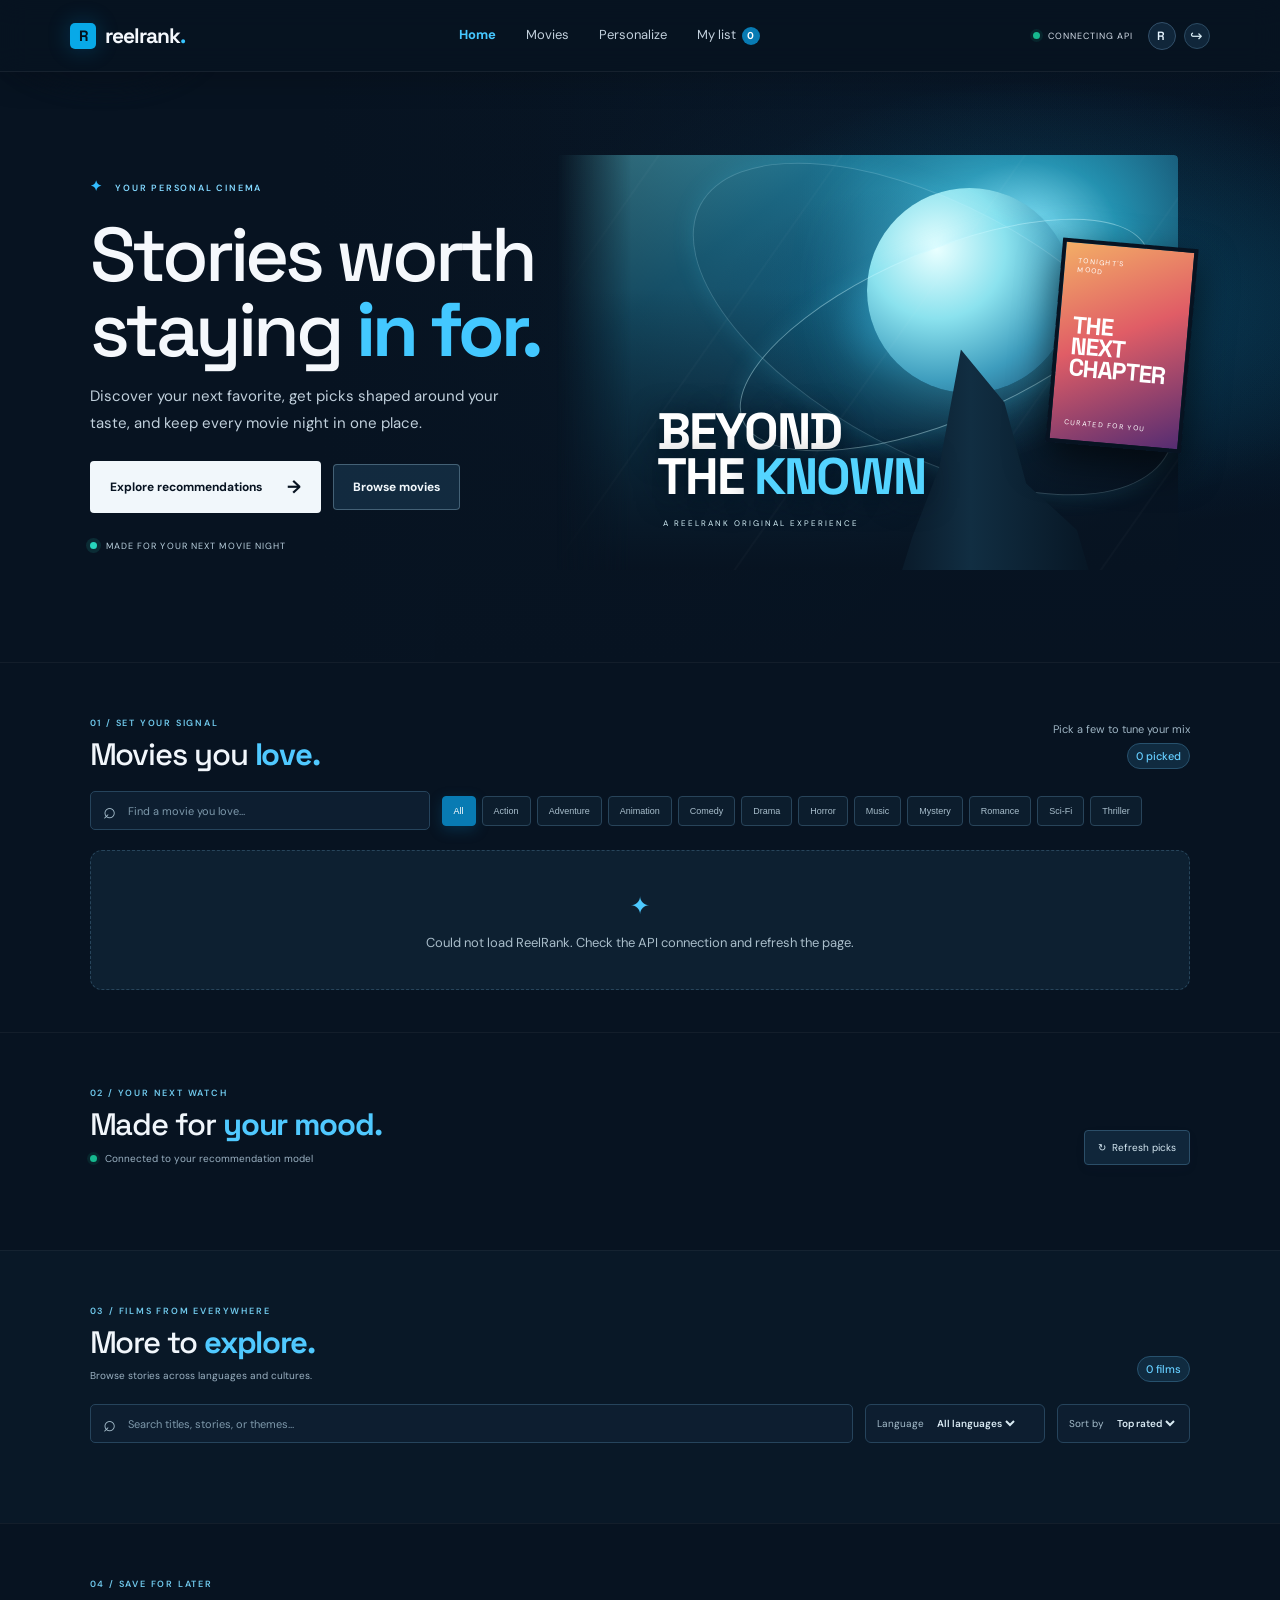
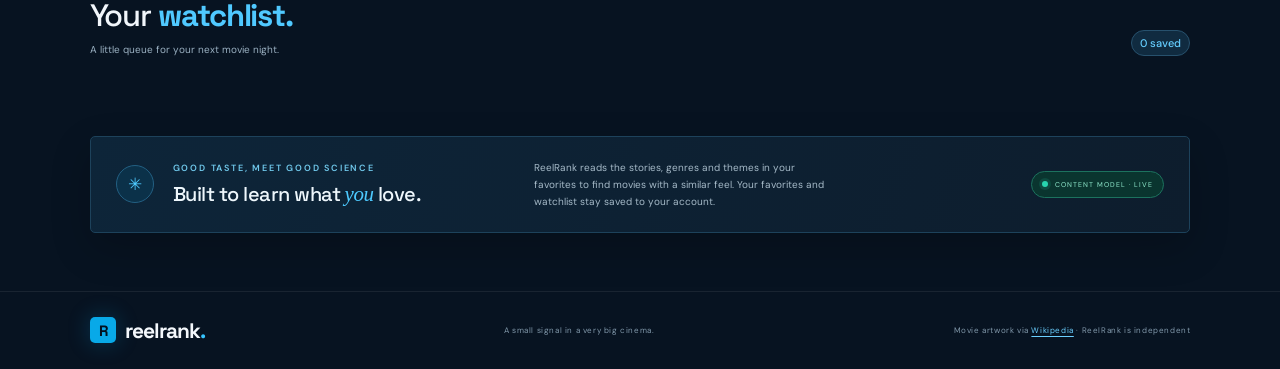
==== commit 5fcb5efc: "Add multilingual catalog and reproducible CI evaluation" ====
--- a/static/index.html
+++ b/static/index.html
@@ -13,9 +13,9 @@
     <section class="hero"><div class="hero-copy"><div class="eyebrow"><span class="spark">✦</span> YOUR PERSONAL CINEMA</div><h1>Stories worth<br>staying <em>in for.</em></h1><p>Discover your next favorite, get picks shaped around your taste, and keep every movie night in one place.</p><div class="hero-actions"><a href="#discover" class="primary-btn">Explore recommendations <span>→</span></a><a href="#explore" class="secondary-btn">Browse movies</a></div><div class="hero-note"><span class="hero-live"><i></i> MADE FOR YOUR NEXT MOVIE NIGHT</span></div></div><div class="hero-art" aria-hidden="true"><div class="hero-backdrop"><span class="backdrop-orbit orbit-a"></span><span class="backdrop-orbit orbit-b"></span><span class="backdrop-moon"></span><span class="backdrop-silhouette"></span><span class="backdrop-title">BEYOND<br>THE <i>KNOWN</i></span><span class="backdrop-caption">A REELRANK ORIGINAL EXPERIENCE</span></div><div class="hero-side-poster"><span>TONIGHT'S<br>MOOD</span><b>THE<br>NEXT<br>CHAPTER</b><small>CURATED FOR YOU</small></div></div><div class="hero-fade"></div></section>
     <section class="taste-section" id="taste"><div class="section-heading"><div><div class="eyebrow">01 / SET YOUR SIGNAL</div><h2>Movies you <em>love.</em></h2></div><span class="step"><span id="pick-note">Pick a few to tune your mix</span><b id="pick-count">0 picked</b></span></div><div class="filters"><div class="search"><span>⌕</span><input id="search" placeholder="Find a movie you love…" autocomplete="off" aria-label="Search movies"></div><div id="genres" class="genre-pills" aria-label="Filter movies by genre"></div></div><div id="taste-grid" class="movie-grid"></div></section>
     <section class="results-section" id="discover"><div class="section-heading"><div><div class="eyebrow">02 / YOUR NEXT WATCH</div><h2>Made for <em>your mood.</em></h2><p id="recommendation-caption" class="section-subtitle"><span class="api-led"></span> Connected to your recommendation model</p></div><button id="refresh" class="quiet-btn">↻ &nbsp;Refresh picks</button></div><div id="recommendations" class="movie-grid recommendations"></div></section>
-    <section class="explore-section" id="explore"><div class="section-heading"><div><div class="eyebrow">03 / FOLLOW A STORY</div><h2>More to <em>explore.</em></h2><p id="explore-caption" class="section-subtitle">Browse the full movie shelf.</p></div><span class="step"><b id="explore-count">0 films</b></span></div><div class="explore-tools"><label class="search explore-search"><span>⌕</span><input id="explore-search" placeholder="Search titles, stories, or themes…" autocomplete="off" aria-label="Search the movie library"></label><label class="sort-control"><span>Sort by</span><select id="explore-sort" aria-label="Sort movies"><option value="rating">Top rated</option><option value="newest">Newest</option><option value="title">Title A–Z</option><option value="runtime">Shortest</option></select></label></div><div id="explore-genres" class="genre-pills explore-genres" aria-label="Filter the library by genre"></div><div id="explore-grid" class="movie-grid explore-grid"></div></section>
+    <section class="explore-section" id="explore"><div class="section-heading"><div><div class="eyebrow">03 / FILMS FROM EVERYWHERE</div><h2>More to <em>explore.</em></h2><p id="explore-caption" class="section-subtitle">Browse stories across languages and cultures.</p></div><span class="step"><b id="explore-count">0 films</b></span></div><div class="explore-tools"><label class="search explore-search"><span>⌕</span><input id="explore-search" placeholder="Search titles, stories, or themes…" autocomplete="off" aria-label="Search the movie library"></label><label class="sort-control language-control"><span>Language</span><select id="explore-language" aria-label="Filter movies by original language"><option value="All">All languages</option></select></label><label class="sort-control"><span>Sort by</span><select id="explore-sort" aria-label="Sort movies"><option value="rating">Top rated</option><option value="newest">Newest</option><option value="title">Title A–Z</option><option value="runtime">Shortest</option></select></label></div><div id="explore-genres" class="genre-pills explore-genres" aria-label="Filter the library by genre"></div><div id="explore-grid" class="movie-grid explore-grid"></div></section>
     <section class="watchlist-section" id="watchlist"><div class="section-heading"><div><div class="eyebrow">04 / SAVE FOR LATER</div><h2>Your <em>watchlist.</em></h2><p class="section-subtitle">A little queue for your next movie night.</p></div><span class="step"><b id="watch-count">0 saved</b></span></div><div id="watchlist-grid" class="movie-grid"></div></section>
     <section class="how"><div class="how-icon">✳</div><div><div class="eyebrow">GOOD TASTE, MEET GOOD SCIENCE</div><h3>Built to learn what <em>you</em> love.</h3></div><p>ReelRank reads the stories, genres and themes in your favorites to find movies with a similar feel. Your favorites and watchlist stay saved to your account.</p><span class="model-chip"><i></i> CONTENT MODEL · LIVE</span></section>
-    <footer><a class="brand" href="#top"><span class="brand-mark">R</span> reelrank<span class="brand-dot">.</span></a><span>A small signal in a very big cinema.</span><span>MADE FOR MOVIE PEOPLE &nbsp; ✳</span></footer>
+    <footer><a class="brand" href="#top"><span class="brand-mark">R</span> reelrank<span class="brand-dot">.</span></a><span>A small signal in a very big cinema.</span><span class="artwork-credit">Movie artwork via <a href="https://en.wikipedia.org/" target="_blank" rel="noopener noreferrer">Wikipedia</a> · ReelRank is independent</span></footer>
   </main><dialog id="movie-dialog" class="movie-dialog" aria-labelledby="detail-title"><button class="dialog-close" id="dialog-close" type="button" aria-label="Close movie details">×</button><div id="movie-detail"></div></dialog><div id="toast" class="toast" role="status" aria-live="polite"></div><script src="/static/app.js"></script>
 </body></html>
--- a/static/style.css
+++ b/static/style.css
@@ -106,3 +106,11 @@
 @media(max-width:650px){.topbar{height:62px;padding:0 4%}.topbar nav{gap:14px;font-size:11px}.hero{display:block;min-height:0;padding:55px 6% 28px}.hero h1{font-size:53px;letter-spacing:-2.5px}.hero-art{height:280px;margin-top:22px;transform:none}.hero-backdrop{inset:0 0 3px 0;mask-image:linear-gradient(90deg,#000,#000)}.backdrop-moon{width:140px;height:140px;right:18%;top:10%}.backdrop-title{left:8%;bottom:18%;font-size:32px}.backdrop-caption{left:9%;bottom:9%}.hero-side-poster{width:103px;height:158px;right:3%;top:22%;padding:9px}.hero-side-poster b{font-size:18px}.hero-side-poster span,.hero-side-poster small{font-size:6px}.hero:after{height:72px}.taste-section,.results-section,.explore-section,.watchlist-section{padding:43px 5% 34px}.section-heading h2,.explore-section .section-heading h2,.watchlist-section .section-heading h2{font-size:27px}.movie-grid,.explore-grid{grid-template-columns:repeat(2,minmax(0,1fr));gap:10px}.poster-art,.explore-grid .poster-art{height:170px}.recommendations .movie-card{flex-basis:168px}.recommendations .poster-art{height:194px}.how{margin:10px 5% 42px;padding:18px}.profile .status-label{display:none}footer{padding:20px 5%}}
 @media(max-width:650px){.topbar{gap:8px}.topbar nav{gap:10px;font-size:10px;white-space:nowrap}.topbar nav a{white-space:nowrap}.brand{gap:6px;font-size:18px}.brand-mark{width:24px;height:24px}.profile{gap:4px}.avatar{width:24px;height:24px;margin-left:0}.logout-btn{width:22px;height:22px}#nav-watch-count{min-width:15px;height:15px;padding:0 4px;font-size:9px}}
 @media(max-width:380px){.topbar{padding:0 3%}.topbar nav{gap:7px;font-size:9px}.brand{font-size:17px}.hero h1{font-size:47px}.primary-btn{padding:13px 14px}.secondary-btn{padding:0 13px}}
+
+/* Real movie artwork and language-aware catalog */
+.poster-art{isolation:isolate}.poster-image{position:absolute;z-index:0;inset:0;width:100%;height:100%;object-fit:cover;object-position:center 28%;transition:transform .35s ease}.movie-card:hover .poster-image{transform:scale(1.045)}.poster-art:before{z-index:1}.poster-art:after{z-index:1}.poster-art .art-top,.poster-art>b,.poster-art>small,.poster-art .select-mark{z-index:2}.poster-art .select-mark{z-index:3}
+.poster-art.has-poster>b,.poster-art.has-poster>small{display:none}.poster-art.has-poster:after{height:40%;background:linear-gradient(transparent,#061321a6)}.detail-poster.has-poster>b{display:none}
+.movie-original-title{margin-top:4px;overflow:hidden;color:#8cb7cc;font-size:10px;line-height:1.35;text-overflow:ellipsis;white-space:nowrap}.movie-meta{gap:5px}.movie-meta>span:first-child{overflow:hidden;text-overflow:ellipsis;white-space:nowrap}
+.language-control{min-width:180px}.language-control select{max-width:130px}.explore-tools{flex-wrap:wrap}.explore-search{flex:1 1 240px}.explore-tools>.sort-control{flex:0 0 auto}
+.detail-poster{isolation:isolate}.detail-poster-image{position:absolute;inset:0;width:100%;height:100%;object-fit:cover;object-position:center 25%;z-index:0}.detail-poster:after{content:"";position:absolute;inset:35% 0 0;z-index:0;background:linear-gradient(transparent,#061321ed)}.detail-poster>*:not(img){z-index:1}.detail-original-title{margin-top:-5px;color:#9ddfff;font-size:13px}.poster-credit{display:inline-flex;margin:2px 0 10px;color:#55caff;font-size:10px;text-decoration:underline;text-underline-offset:3px}.artwork-credit a{color:#6bcfff;text-decoration:underline;text-underline-offset:3px}
+@media(max-width:700px){.language-control{justify-content:space-between;width:100%}.language-control select{max-width:none}.explore-tools>.sort-control:not(.language-control){width:100%;justify-content:space-between}.movie-original-title{font-size:9px}.movie-meta{font-size:8px}}
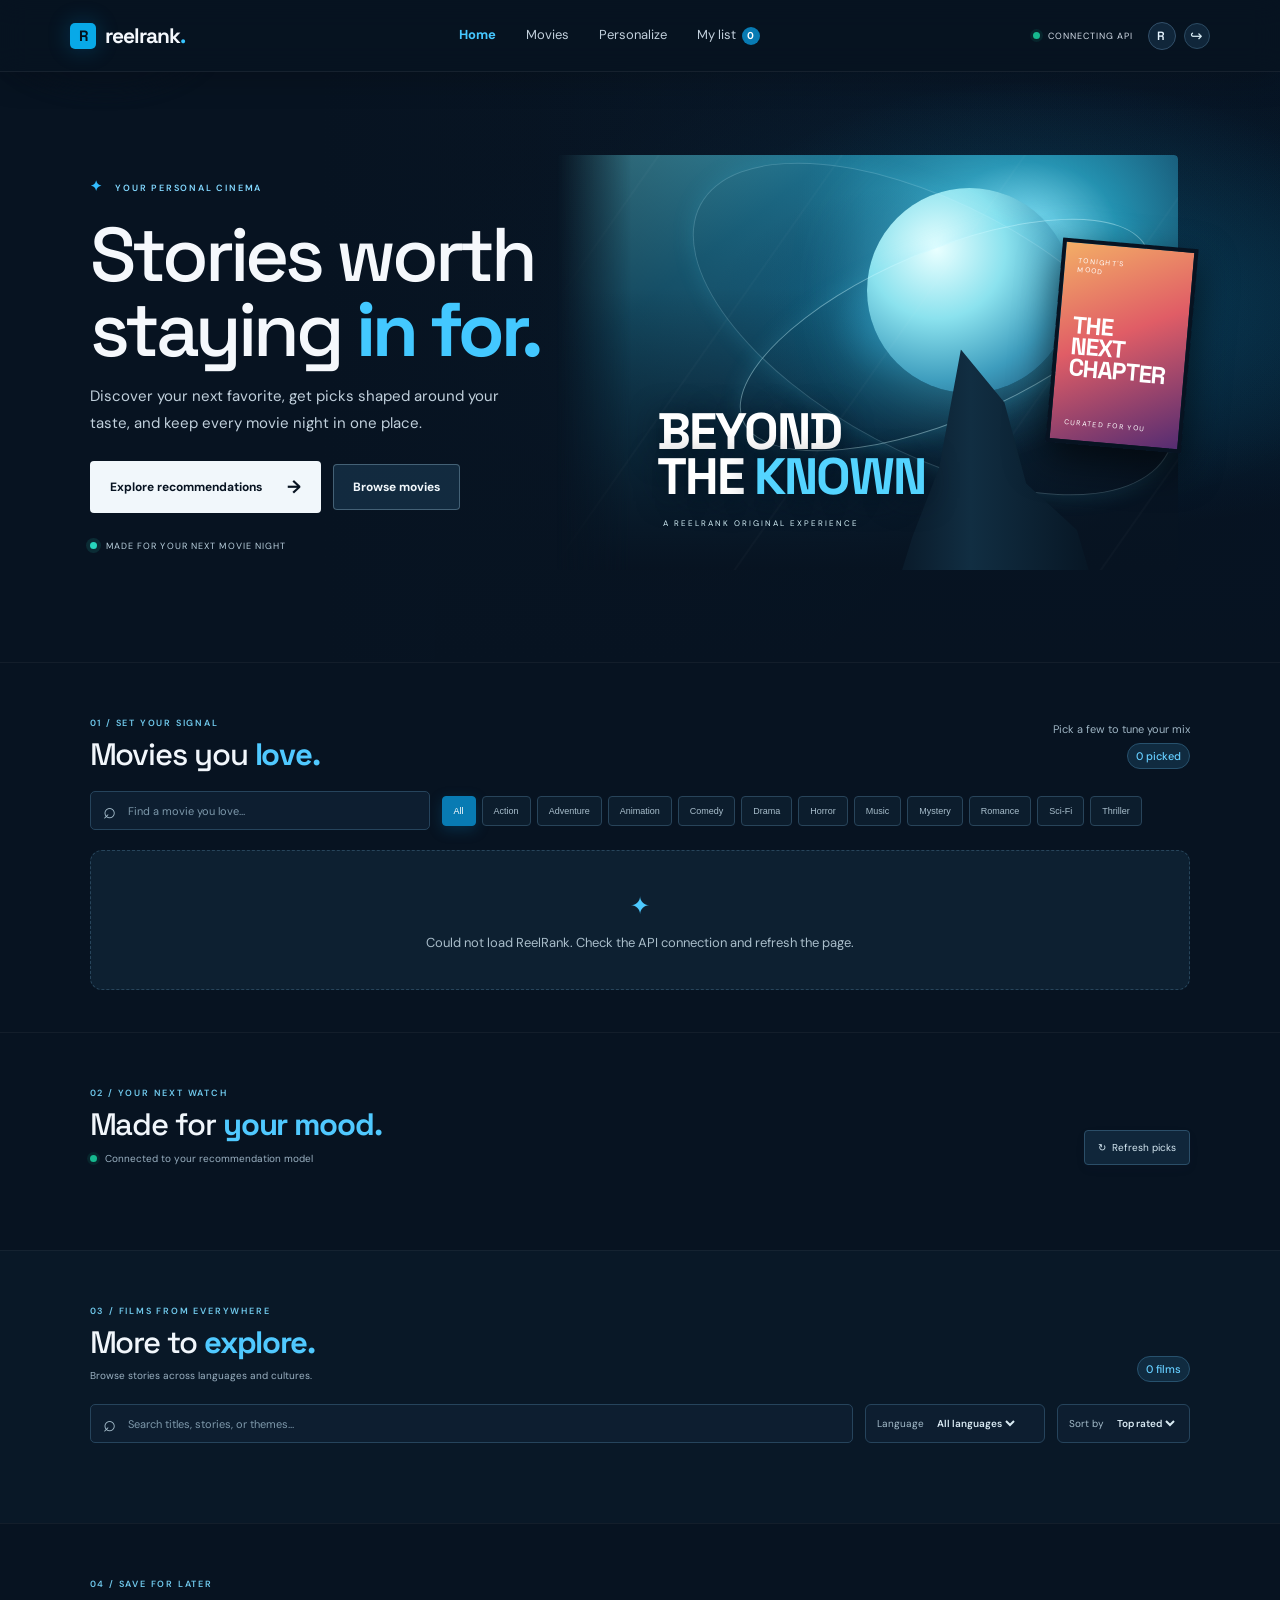
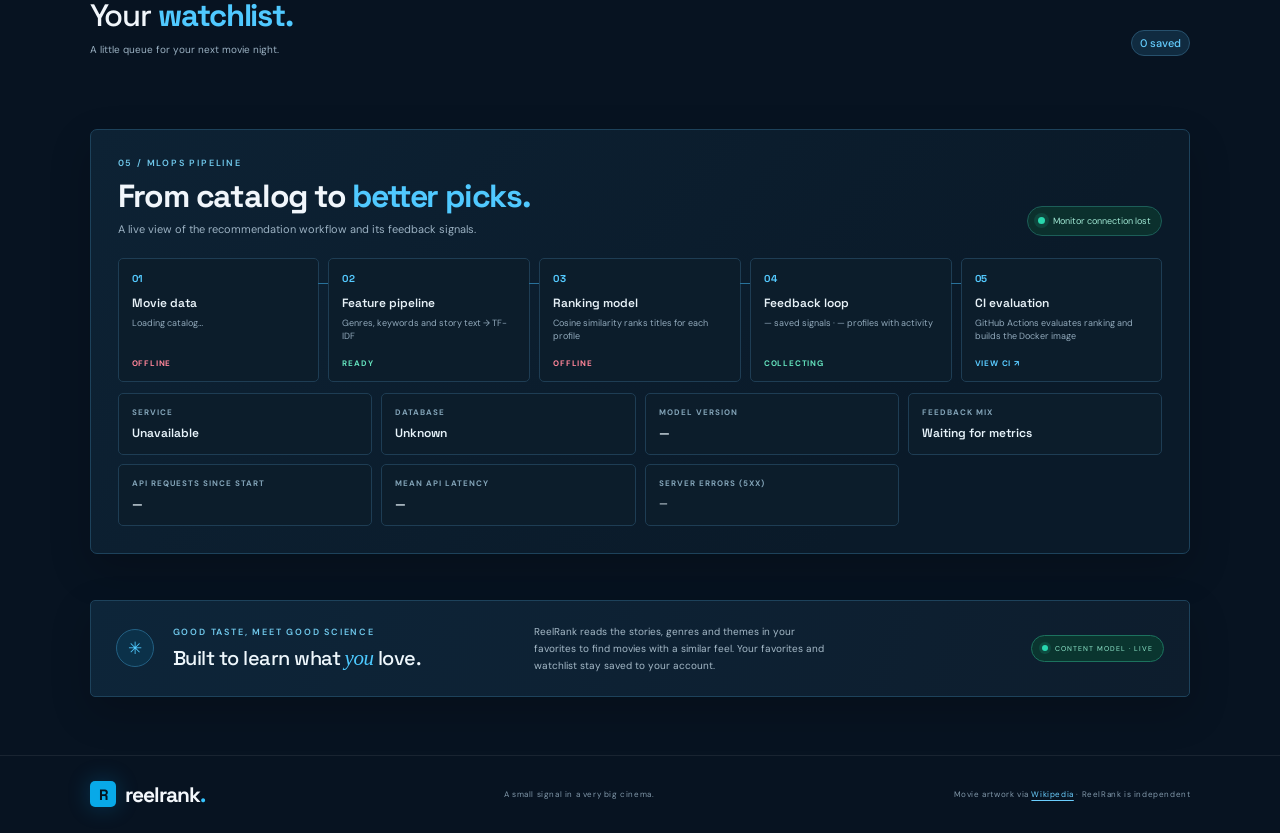
==== commit 9191aaec: "Add live MLOps workflow monitoring" ====
--- a/static/index.html
+++ b/static/index.html
@@ -5,7 +5,7 @@
   <meta name="theme-color" content="#071321"><title>ReelRank — your next favorite</title>
   <link rel="preconnect" href="https://fonts.googleapis.com"><link rel="preconnect" href="https://fonts.gstatic.com" crossorigin>
   <link href="https://fonts.googleapis.com/css2?family=DM+Sans:wght@400;500;600;700&family=Space+Grotesk:wght@500;600;700&display=swap" rel="stylesheet">
-  <link rel="stylesheet" href="/static/style.css">
+  <link rel="stylesheet" href="/static/style.css?v=20261007-mlops">
 </head>
 <body>
   <header class="topbar"><a class="brand" href="#top"><span class="brand-mark">R</span> reelrank<span class="brand-dot">.</span></a><nav aria-label="Main navigation"><a class="active" href="#discover">Home</a><a href="#explore">Movies</a><a href="#taste">Personalize</a><a href="#watchlist">My list <span id="nav-watch-count">0</span></a></nav><div class="profile" id="api-status" role="status" aria-live="polite"><span class="api-led"></span><span class="status-label">CONNECTING API</span><span class="avatar" id="avatar-initial">R</span><button class="logout-btn" id="logout-button" type="button" aria-label="Sign out" title="Sign out">↪</button></div></header>
@@ -15,7 +15,26 @@
     <section class="results-section" id="discover"><div class="section-heading"><div><div class="eyebrow">02 / YOUR NEXT WATCH</div><h2>Made for <em>your mood.</em></h2><p id="recommendation-caption" class="section-subtitle"><span class="api-led"></span> Connected to your recommendation model</p></div><button id="refresh" class="quiet-btn">↻ &nbsp;Refresh picks</button></div><div id="recommendations" class="movie-grid recommendations"></div></section>
     <section class="explore-section" id="explore"><div class="section-heading"><div><div class="eyebrow">03 / FILMS FROM EVERYWHERE</div><h2>More to <em>explore.</em></h2><p id="explore-caption" class="section-subtitle">Browse stories across languages and cultures.</p></div><span class="step"><b id="explore-count">0 films</b></span></div><div class="explore-tools"><label class="search explore-search"><span>⌕</span><input id="explore-search" placeholder="Search titles, stories, or themes…" autocomplete="off" aria-label="Search the movie library"></label><label class="sort-control language-control"><span>Language</span><select id="explore-language" aria-label="Filter movies by original language"><option value="All">All languages</option></select></label><label class="sort-control"><span>Sort by</span><select id="explore-sort" aria-label="Sort movies"><option value="rating">Top rated</option><option value="newest">Newest</option><option value="title">Title A–Z</option><option value="runtime">Shortest</option></select></label></div><div id="explore-genres" class="genre-pills explore-genres" aria-label="Filter the library by genre"></div><div id="explore-grid" class="movie-grid explore-grid"></div></section>
     <section class="watchlist-section" id="watchlist"><div class="section-heading"><div><div class="eyebrow">04 / SAVE FOR LATER</div><h2>Your <em>watchlist.</em></h2><p class="section-subtitle">A little queue for your next movie night.</p></div><span class="step"><b id="watch-count">0 saved</b></span></div><div id="watchlist-grid" class="movie-grid"></div></section>
+    <section class="mlops-section" id="monitoring" aria-labelledby="mlops-title">
+      <div class="mlops-heading"><div><div class="eyebrow">05 / MLOPS PIPELINE</div><h2 id="mlops-title">From catalog to <em>better picks.</em></h2><p class="section-subtitle">A live view of the recommendation workflow and its feedback signals.</p></div><div class="monitor-refresh"><span class="monitor-pulse"></span><span id="monitor-updated">Connecting to monitors…</span></div></div>
+      <ol class="workflow-track" aria-label="Movie recommendation machine learning workflow">
+        <li class="workflow-step"><span class="workflow-index">01</span><div><strong>Movie data</strong><small id="monitor-catalog">Loading catalog…</small></div><span class="workflow-state" id="monitor-data-state">WAIT</span></li>
+        <li class="workflow-step"><span class="workflow-index">02</span><div><strong>Feature pipeline</strong><small>Genres, keywords and story text → TF-IDF</small></div><span class="workflow-state state-ready">READY</span></li>
+        <li class="workflow-step"><span class="workflow-index">03</span><div><strong>Ranking model</strong><small>Cosine similarity ranks titles for each profile</small></div><span class="workflow-state" id="monitor-model">CHECKING</span></li>
+        <li class="workflow-step"><span class="workflow-index">04</span><div><strong>Feedback loop</strong><small><span id="monitor-events">—</span> saved signals · <span id="monitor-users">—</span> profiles with activity</small></div><span class="workflow-state state-ready">COLLECTING</span></li>
+        <li class="workflow-step"><span class="workflow-index">05</span><div><strong>CI evaluation</strong><small>GitHub Actions evaluates ranking and builds the Docker image</small></div><a class="workflow-link" href="https://github.com/sanyreddy1122-lab/reelrank-movie-recommender/actions" target="_blank" rel="noopener noreferrer" aria-label="View ReelRank CI workflow">VIEW CI ↗</a></li>
+      </ol>
+      <div class="monitor-summary" aria-live="polite">
+        <div class="monitor-summary-item"><span>SERVICE</span><strong id="monitor-service">Checking…</strong></div>
+        <div class="monitor-summary-item"><span>DATABASE</span><strong id="monitor-database">Checking…</strong></div>
+        <div class="monitor-summary-item"><span>MODEL VERSION</span><strong id="monitor-version">—</strong></div>
+        <div class="monitor-summary-item"><span>FEEDBACK MIX</span><strong id="monitor-actions">Waiting for metrics</strong></div>
+        <div class="monitor-summary-item"><span>API REQUESTS SINCE START</span><strong id="monitor-requests">—</strong></div>
+        <div class="monitor-summary-item"><span>MEAN API LATENCY</span><strong id="monitor-latency">—</strong></div>
+        <div class="monitor-summary-item"><span>SERVER ERRORS (5XX)</span><strong id="monitor-errors">—</strong></div>
+      </div>
+    </section>
     <section class="how"><div class="how-icon">✳</div><div><div class="eyebrow">GOOD TASTE, MEET GOOD SCIENCE</div><h3>Built to learn what <em>you</em> love.</h3></div><p>ReelRank reads the stories, genres and themes in your favorites to find movies with a similar feel. Your favorites and watchlist stay saved to your account.</p><span class="model-chip"><i></i> CONTENT MODEL · LIVE</span></section>
     <footer><a class="brand" href="#top"><span class="brand-mark">R</span> reelrank<span class="brand-dot">.</span></a><span>A small signal in a very big cinema.</span><span class="artwork-credit">Movie artwork via <a href="https://en.wikipedia.org/" target="_blank" rel="noopener noreferrer">Wikipedia</a> · ReelRank is independent</span></footer>
-  </main><dialog id="movie-dialog" class="movie-dialog" aria-labelledby="detail-title"><button class="dialog-close" id="dialog-close" type="button" aria-label="Close movie details">×</button><div id="movie-detail"></div></dialog><div id="toast" class="toast" role="status" aria-live="polite"></div><script src="/static/app.js"></script>
+  </main><dialog id="movie-dialog" class="movie-dialog" aria-labelledby="detail-title"><button class="dialog-close" id="dialog-close" type="button" aria-label="Close movie details">×</button><div id="movie-detail"></div></dialog><div id="toast" class="toast" role="status" aria-live="polite"></div><script src="/static/app.js?v=20261007-mlops"></script>
 </body></html>
--- a/static/style.css
+++ b/static/style.css
@@ -114,3 +114,10 @@
 .language-control{min-width:180px}.language-control select{max-width:130px}.explore-tools{flex-wrap:wrap}.explore-search{flex:1 1 240px}.explore-tools>.sort-control{flex:0 0 auto}
 .detail-poster{isolation:isolate}.detail-poster-image{position:absolute;inset:0;width:100%;height:100%;object-fit:cover;object-position:center 25%;z-index:0}.detail-poster:after{content:"";position:absolute;inset:35% 0 0;z-index:0;background:linear-gradient(transparent,#061321ed)}.detail-poster>*:not(img){z-index:1}.detail-original-title{margin-top:-5px;color:#9ddfff;font-size:13px}.poster-credit{display:inline-flex;margin:2px 0 10px;color:#55caff;font-size:10px;text-decoration:underline;text-underline-offset:3px}.artwork-credit a{color:#6bcfff;text-decoration:underline;text-underline-offset:3px}
 @media(max-width:700px){.language-control{justify-content:space-between;width:100%}.language-control select{max-width:none}.explore-tools>.sort-control:not(.language-control){width:100%;justify-content:space-between}.movie-original-title{font-size:9px}.movie-meta{font-size:8px}}
+
+/* Live MLOps workflow and aggregate model/service monitoring. */
+.mlops-section{margin:8px 7% 46px;padding:27px;border:1px solid #1d425b;border-radius:7px;background:linear-gradient(130deg,#0d2234,#0a1a29 75%);box-shadow:0 16px 42px #0003}
+.mlops-heading{display:flex;align-items:flex-end;justify-content:space-between;gap:20px;margin-bottom:22px}.mlops-heading h2{margin:10px 0 0;color:#f1f6fb;font:700 clamp(24px,3vw,32px)/1.1 'Space Grotesk',sans-serif;letter-spacing:-1.2px}.mlops-heading h2 em{color:#50c9ff;font-style:normal}.mlops-heading .section-subtitle{margin:8px 0 0;font-size:11px}.monitor-refresh{display:flex;align-items:center;gap:8px;flex:none;padding:8px 10px;border:1px solid #1c5e58;border-radius:999px;background:#0b302d;color:#a1e9d5;font-size:9px}.monitor-pulse{width:7px;height:7px;border-radius:50%;background:#29d7ad;box-shadow:0 0 0 4px #29d7ad20}
+.workflow-track{display:grid;grid-template-columns:repeat(5,minmax(0,1fr));gap:9px;margin:0;padding:0;list-style:none}.workflow-step{position:relative;min-width:0;min-height:124px;display:flex;flex-direction:column;align-items:flex-start;gap:10px;padding:13px;border:1px solid #1e3d54;border-radius:5px;background:#0c1d2b}.workflow-step:not(:last-child):after{content:"";position:absolute;top:24px;right:-10px;width:10px;border-top:1px solid #28719a}.workflow-index{color:#54caff;font:700 10px 'Space Grotesk';letter-spacing:.8px}.workflow-step>div{display:grid;gap:6px}.workflow-step strong{color:#e8f2f8;font:600 12px 'Space Grotesk'}.workflow-step small{color:#92aabc;font-size:9px;line-height:1.5}.workflow-state,.workflow-link{margin-top:auto;color:#f1c06a;font-size:8px;font-weight:700;letter-spacing:.8px}.workflow-state.state-ready{color:#64e2bd}.workflow-state.state-error{color:#ff8599}.workflow-link{color:#59caff;text-decoration:none}.workflow-link:hover{text-decoration:underline;text-underline-offset:3px}.monitor-summary{display:grid;grid-template-columns:repeat(4,minmax(0,1fr));gap:9px;margin-top:11px}.monitor-summary-item{min-width:0;display:grid;gap:8px;padding:13px;border:1px solid #1e3d54;border-radius:5px;background:#0c1d2b}.monitor-summary-item>span{color:#83a4b8;font-size:8px;font-weight:700;letter-spacing:1px}.monitor-summary-item>strong{overflow-wrap:anywhere;color:#e8f4fb;font:600 12px 'Space Grotesk'}.monitor-summary-item:last-child>strong{font:500 10px 'DM Sans';line-height:1.5}
+@media(max-width:900px){.workflow-track{grid-template-columns:repeat(3,minmax(0,1fr))}.workflow-step:not(:last-child):after{display:none}}
+@media(max-width:650px){.mlops-section{margin:5px 5% 35px;padding:18px}.mlops-heading{align-items:flex-start;flex-direction:column;gap:12px}.workflow-track{grid-template-columns:repeat(2,minmax(0,1fr));gap:7px}.workflow-step{min-height:120px;padding:11px}.monitor-summary{grid-template-columns:repeat(2,minmax(0,1fr));gap:7px}.monitor-summary-item{padding:11px}.monitor-refresh{font-size:8px}}
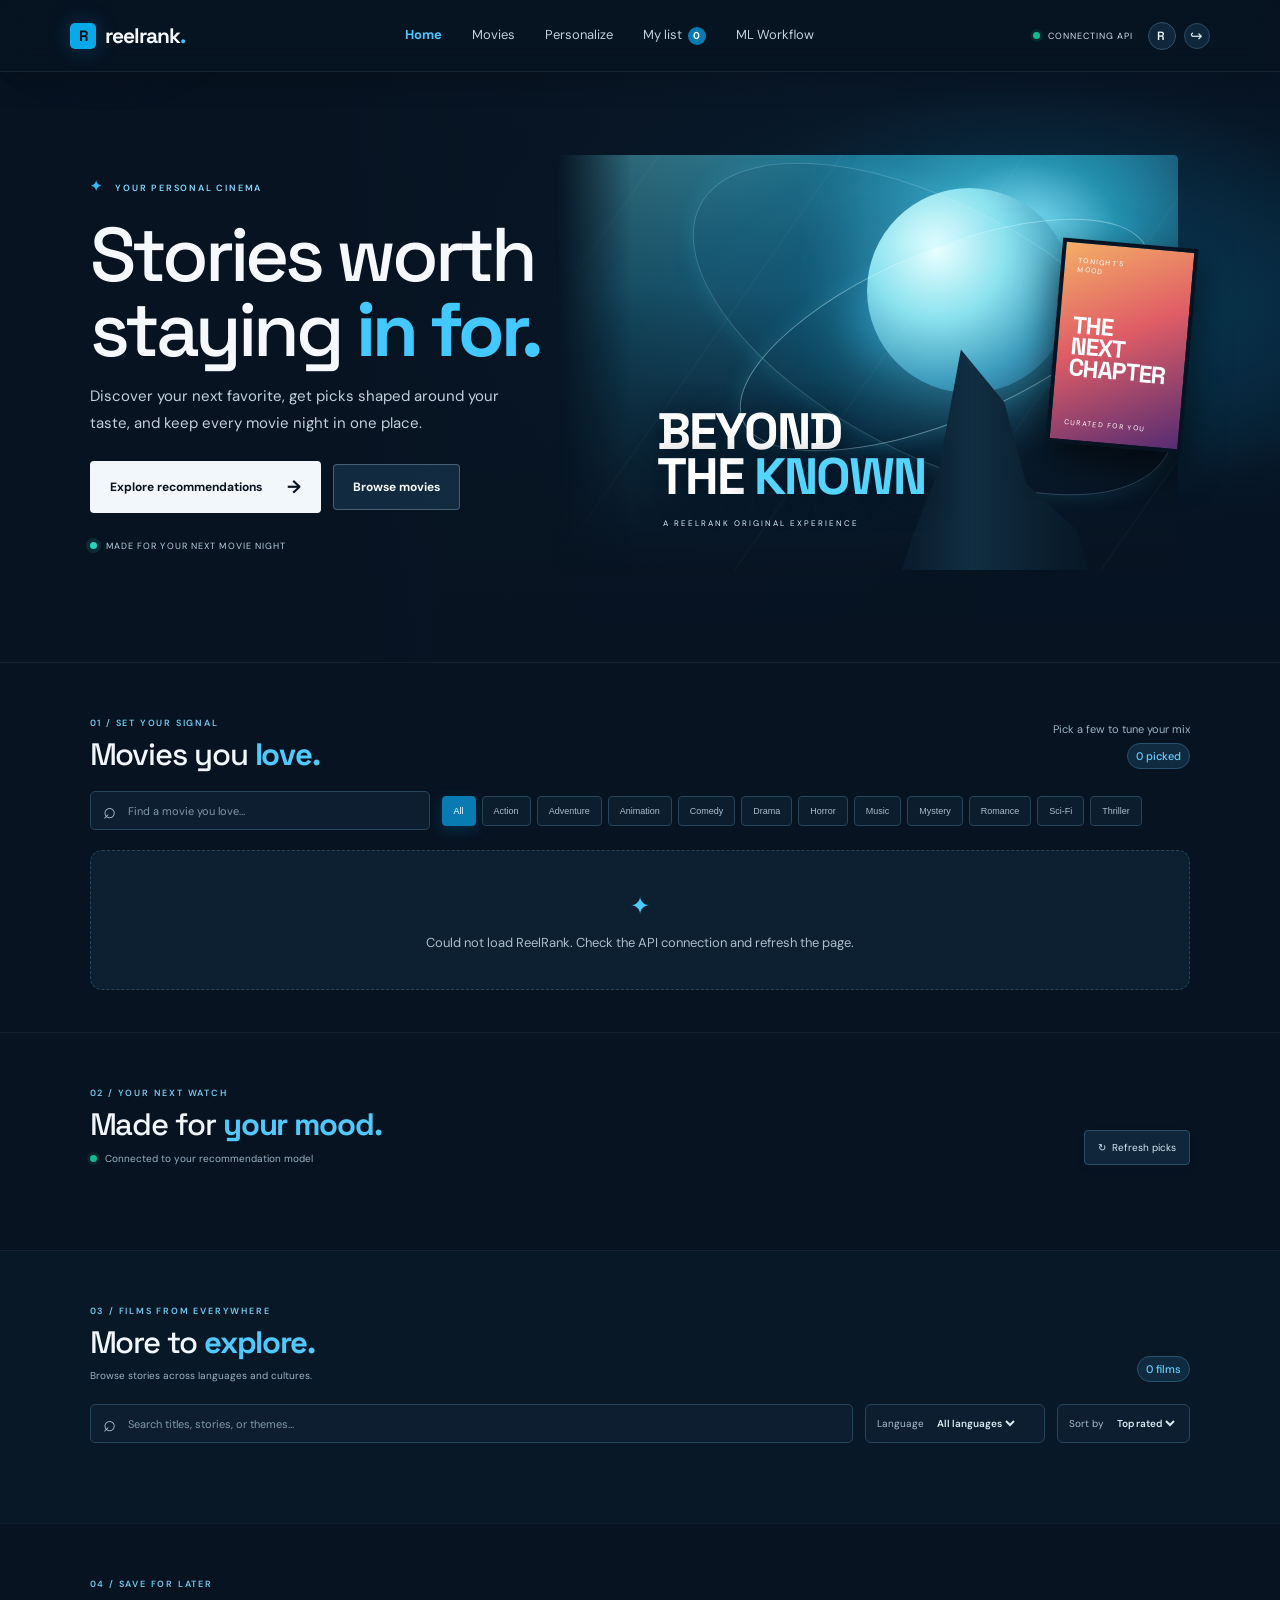
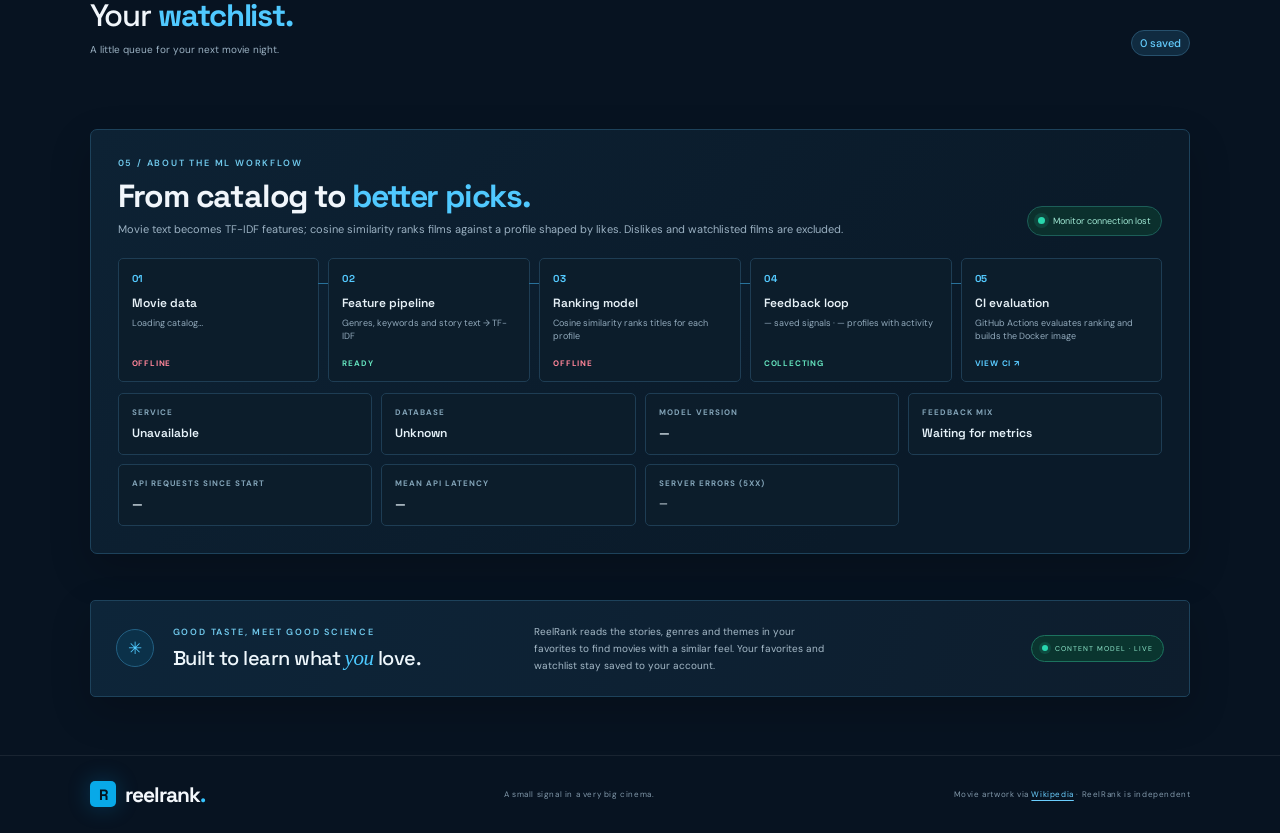
==== commit 31ba3340: "Add navigation link to ML workflow" ====
--- a/static/index.html
+++ b/static/index.html
@@ -5,10 +5,10 @@
   <meta name="theme-color" content="#071321"><title>ReelRank — your next favorite</title>
   <link rel="preconnect" href="https://fonts.googleapis.com"><link rel="preconnect" href="https://fonts.gstatic.com" crossorigin>
   <link href="https://fonts.googleapis.com/css2?family=DM+Sans:wght@400;500;600;700&family=Space+Grotesk:wght@500;600;700&display=swap" rel="stylesheet">
-  <link rel="stylesheet" href="/static/style.css?v=20261007-mlops">
+  <link rel="stylesheet" href="/static/style.css?v=20261007-mlops-about">
 </head>
 <body>
-  <header class="topbar"><a class="brand" href="#top"><span class="brand-mark">R</span> reelrank<span class="brand-dot">.</span></a><nav aria-label="Main navigation"><a class="active" href="#discover">Home</a><a href="#explore">Movies</a><a href="#taste">Personalize</a><a href="#watchlist">My list <span id="nav-watch-count">0</span></a></nav><div class="profile" id="api-status" role="status" aria-live="polite"><span class="api-led"></span><span class="status-label">CONNECTING API</span><span class="avatar" id="avatar-initial">R</span><button class="logout-btn" id="logout-button" type="button" aria-label="Sign out" title="Sign out">↪</button></div></header>
+  <header class="topbar"><a class="brand" href="#top"><span class="brand-mark">R</span> reelrank<span class="brand-dot">.</span></a><nav aria-label="Main navigation"><a class="active" href="#discover">Home</a><a href="#explore">Movies</a><a href="#taste">Personalize</a><a href="#watchlist">My list <span id="nav-watch-count">0</span></a><a href="#monitoring">ML Workflow</a></nav><div class="profile" id="api-status" role="status" aria-live="polite"><span class="api-led"></span><span class="status-label">CONNECTING API</span><span class="avatar" id="avatar-initial">R</span><button class="logout-btn" id="logout-button" type="button" aria-label="Sign out" title="Sign out">↪</button></div></header>
   <main id="top">
     <section class="hero"><div class="hero-copy"><div class="eyebrow"><span class="spark">✦</span> YOUR PERSONAL CINEMA</div><h1>Stories worth<br>staying <em>in for.</em></h1><p>Discover your next favorite, get picks shaped around your taste, and keep every movie night in one place.</p><div class="hero-actions"><a href="#discover" class="primary-btn">Explore recommendations <span>→</span></a><a href="#explore" class="secondary-btn">Browse movies</a></div><div class="hero-note"><span class="hero-live"><i></i> MADE FOR YOUR NEXT MOVIE NIGHT</span></div></div><div class="hero-art" aria-hidden="true"><div class="hero-backdrop"><span class="backdrop-orbit orbit-a"></span><span class="backdrop-orbit orbit-b"></span><span class="backdrop-moon"></span><span class="backdrop-silhouette"></span><span class="backdrop-title">BEYOND<br>THE <i>KNOWN</i></span><span class="backdrop-caption">A REELRANK ORIGINAL EXPERIENCE</span></div><div class="hero-side-poster"><span>TONIGHT'S<br>MOOD</span><b>THE<br>NEXT<br>CHAPTER</b><small>CURATED FOR YOU</small></div></div><div class="hero-fade"></div></section>
     <section class="taste-section" id="taste"><div class="section-heading"><div><div class="eyebrow">01 / SET YOUR SIGNAL</div><h2>Movies you <em>love.</em></h2></div><span class="step"><span id="pick-note">Pick a few to tune your mix</span><b id="pick-count">0 picked</b></span></div><div class="filters"><div class="search"><span>⌕</span><input id="search" placeholder="Find a movie you love…" autocomplete="off" aria-label="Search movies"></div><div id="genres" class="genre-pills" aria-label="Filter movies by genre"></div></div><div id="taste-grid" class="movie-grid"></div></section>
@@ -16,7 +16,7 @@
     <section class="explore-section" id="explore"><div class="section-heading"><div><div class="eyebrow">03 / FILMS FROM EVERYWHERE</div><h2>More to <em>explore.</em></h2><p id="explore-caption" class="section-subtitle">Browse stories across languages and cultures.</p></div><span class="step"><b id="explore-count">0 films</b></span></div><div class="explore-tools"><label class="search explore-search"><span>⌕</span><input id="explore-search" placeholder="Search titles, stories, or themes…" autocomplete="off" aria-label="Search the movie library"></label><label class="sort-control language-control"><span>Language</span><select id="explore-language" aria-label="Filter movies by original language"><option value="All">All languages</option></select></label><label class="sort-control"><span>Sort by</span><select id="explore-sort" aria-label="Sort movies"><option value="rating">Top rated</option><option value="newest">Newest</option><option value="title">Title A–Z</option><option value="runtime">Shortest</option></select></label></div><div id="explore-genres" class="genre-pills explore-genres" aria-label="Filter the library by genre"></div><div id="explore-grid" class="movie-grid explore-grid"></div></section>
     <section class="watchlist-section" id="watchlist"><div class="section-heading"><div><div class="eyebrow">04 / SAVE FOR LATER</div><h2>Your <em>watchlist.</em></h2><p class="section-subtitle">A little queue for your next movie night.</p></div><span class="step"><b id="watch-count">0 saved</b></span></div><div id="watchlist-grid" class="movie-grid"></div></section>
     <section class="mlops-section" id="monitoring" aria-labelledby="mlops-title">
-      <div class="mlops-heading"><div><div class="eyebrow">05 / MLOPS PIPELINE</div><h2 id="mlops-title">From catalog to <em>better picks.</em></h2><p class="section-subtitle">A live view of the recommendation workflow and its feedback signals.</p></div><div class="monitor-refresh"><span class="monitor-pulse"></span><span id="monitor-updated">Connecting to monitors…</span></div></div>
+      <div class="mlops-heading"><div><div class="eyebrow">05 / ABOUT THE ML WORKFLOW</div><h2 id="mlops-title">From catalog to <em>better picks.</em></h2><p class="section-subtitle">Movie text becomes TF-IDF features; cosine similarity ranks films against a profile shaped by likes. Dislikes and watchlisted films are excluded.</p></div><div class="monitor-refresh"><span class="monitor-pulse"></span><span id="monitor-updated">Connecting to monitors…</span></div></div>
       <ol class="workflow-track" aria-label="Movie recommendation machine learning workflow">
         <li class="workflow-step"><span class="workflow-index">01</span><div><strong>Movie data</strong><small id="monitor-catalog">Loading catalog…</small></div><span class="workflow-state" id="monitor-data-state">WAIT</span></li>
         <li class="workflow-step"><span class="workflow-index">02</span><div><strong>Feature pipeline</strong><small>Genres, keywords and story text → TF-IDF</small></div><span class="workflow-state state-ready">READY</span></li>
@@ -36,5 +36,5 @@
     </section>
     <section class="how"><div class="how-icon">✳</div><div><div class="eyebrow">GOOD TASTE, MEET GOOD SCIENCE</div><h3>Built to learn what <em>you</em> love.</h3></div><p>ReelRank reads the stories, genres and themes in your favorites to find movies with a similar feel. Your favorites and watchlist stay saved to your account.</p><span class="model-chip"><i></i> CONTENT MODEL · LIVE</span></section>
     <footer><a class="brand" href="#top"><span class="brand-mark">R</span> reelrank<span class="brand-dot">.</span></a><span>A small signal in a very big cinema.</span><span class="artwork-credit">Movie artwork via <a href="https://en.wikipedia.org/" target="_blank" rel="noopener noreferrer">Wikipedia</a> · ReelRank is independent</span></footer>
-  </main><dialog id="movie-dialog" class="movie-dialog" aria-labelledby="detail-title"><button class="dialog-close" id="dialog-close" type="button" aria-label="Close movie details">×</button><div id="movie-detail"></div></dialog><div id="toast" class="toast" role="status" aria-live="polite"></div><script src="/static/app.js?v=20261007-mlops"></script>
+  </main><dialog id="movie-dialog" class="movie-dialog" aria-labelledby="detail-title"><button class="dialog-close" id="dialog-close" type="button" aria-label="Close movie details">×</button><div id="movie-detail"></div></dialog><div id="toast" class="toast" role="status" aria-live="polite"></div><script src="/static/app.js?v=20261007-mlops-about"></script>
 </body></html>
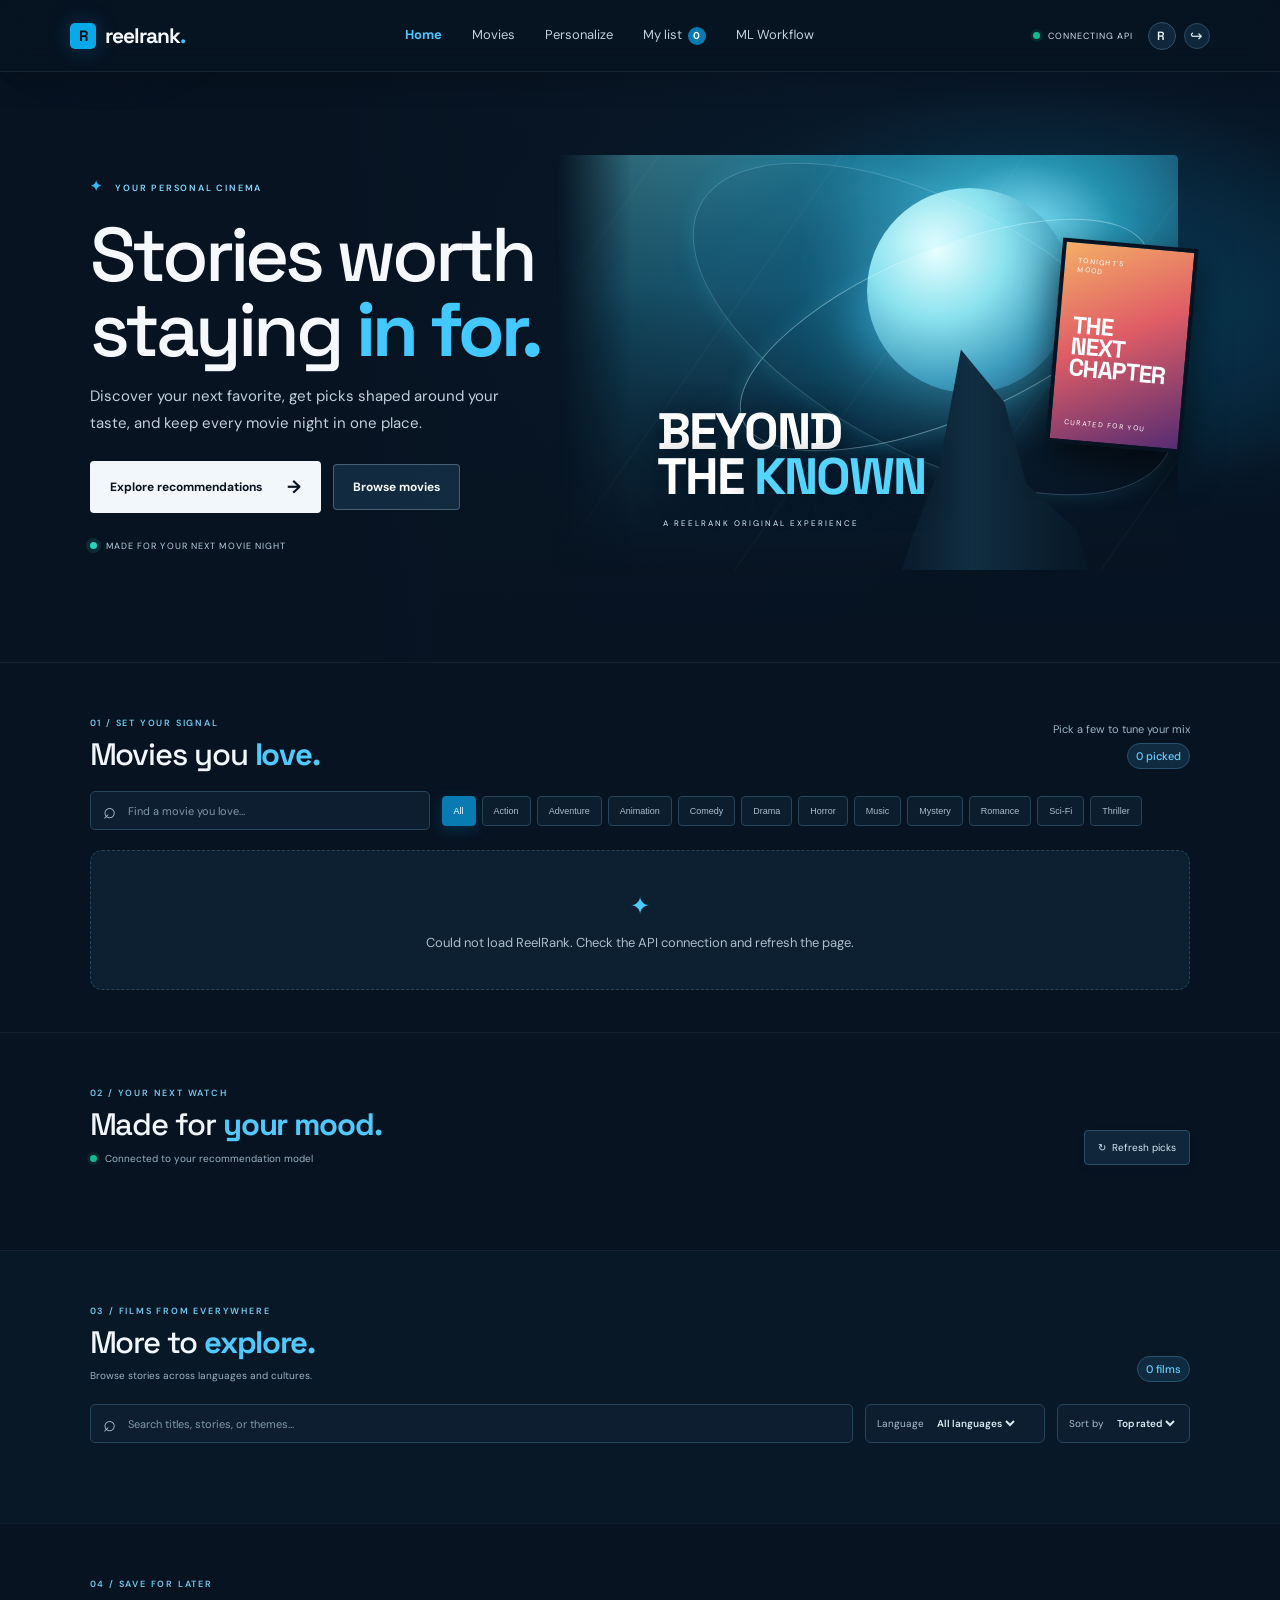
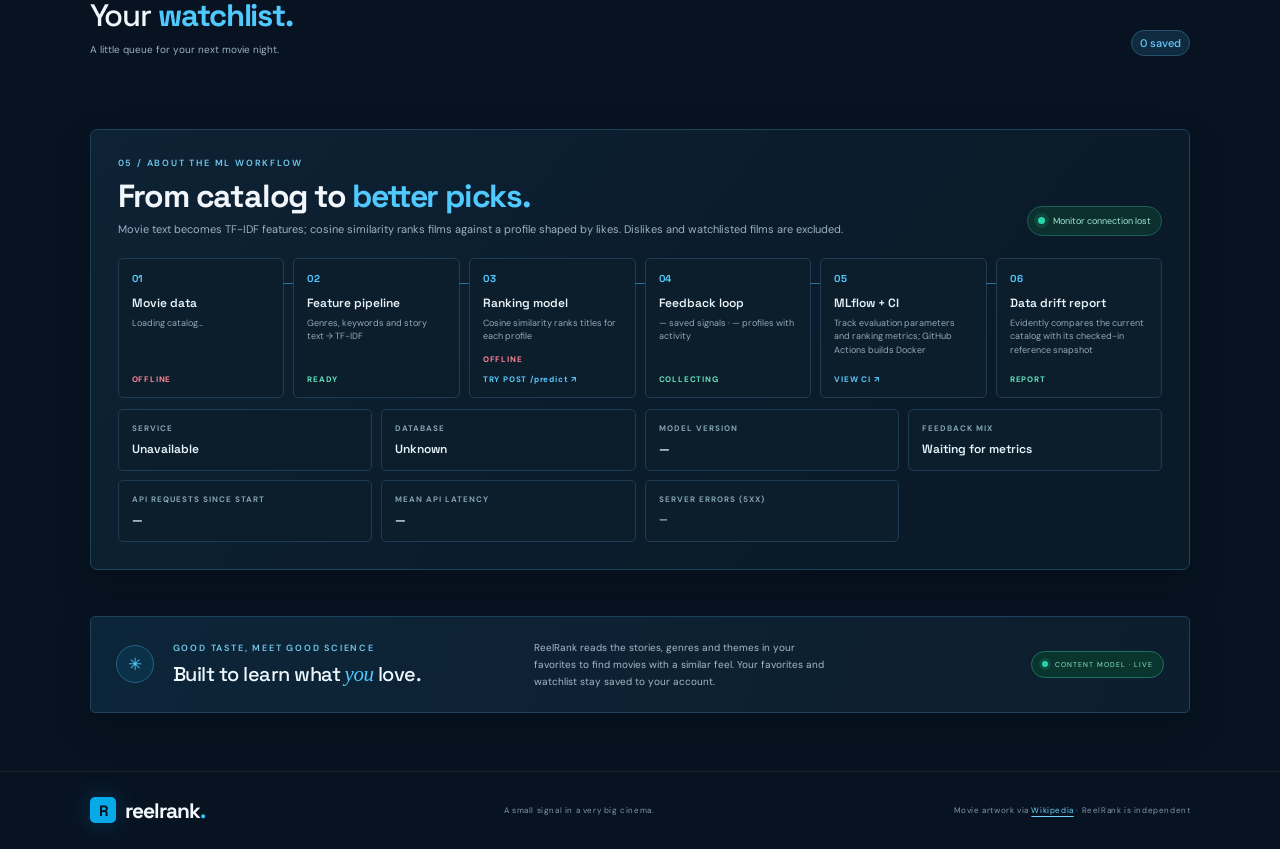
==== commit 602dcf16: "Add MLflow tracking, drift reports, and predict API" ====
--- a/static/index.html
+++ b/static/index.html
@@ -5,7 +5,7 @@
   <meta name="theme-color" content="#071321"><title>ReelRank — your next favorite</title>
   <link rel="preconnect" href="https://fonts.googleapis.com"><link rel="preconnect" href="https://fonts.gstatic.com" crossorigin>
   <link href="https://fonts.googleapis.com/css2?family=DM+Sans:wght@400;500;600;700&family=Space+Grotesk:wght@500;600;700&display=swap" rel="stylesheet">
-  <link rel="stylesheet" href="/static/style.css?v=20261007-mlops-about">
+  <link rel="stylesheet" href="/static/style.css?v=20261007-mlops-stack">
 </head>
 <body>
   <header class="topbar"><a class="brand" href="#top"><span class="brand-mark">R</span> reelrank<span class="brand-dot">.</span></a><nav aria-label="Main navigation"><a class="active" href="#discover">Home</a><a href="#explore">Movies</a><a href="#taste">Personalize</a><a href="#watchlist">My list <span id="nav-watch-count">0</span></a><a href="#monitoring">ML Workflow</a></nav><div class="profile" id="api-status" role="status" aria-live="polite"><span class="api-led"></span><span class="status-label">CONNECTING API</span><span class="avatar" id="avatar-initial">R</span><button class="logout-btn" id="logout-button" type="button" aria-label="Sign out" title="Sign out">↪</button></div></header>
@@ -20,9 +20,10 @@
       <ol class="workflow-track" aria-label="Movie recommendation machine learning workflow">
         <li class="workflow-step"><span class="workflow-index">01</span><div><strong>Movie data</strong><small id="monitor-catalog">Loading catalog…</small></div><span class="workflow-state" id="monitor-data-state">WAIT</span></li>
         <li class="workflow-step"><span class="workflow-index">02</span><div><strong>Feature pipeline</strong><small>Genres, keywords and story text → TF-IDF</small></div><span class="workflow-state state-ready">READY</span></li>
-        <li class="workflow-step"><span class="workflow-index">03</span><div><strong>Ranking model</strong><small>Cosine similarity ranks titles for each profile</small></div><span class="workflow-state" id="monitor-model">CHECKING</span></li>
+        <li class="workflow-step"><span class="workflow-index">03</span><div><strong>Ranking model</strong><small>Cosine similarity ranks titles for each profile</small></div><span class="workflow-state" id="monitor-model">CHECKING</span><a class="workflow-link" href="/docs" target="_blank" rel="noopener noreferrer" aria-label="Open the API guide to try POST predict">TRY POST /predict ↗</a></li>
         <li class="workflow-step"><span class="workflow-index">04</span><div><strong>Feedback loop</strong><small><span id="monitor-events">—</span> saved signals · <span id="monitor-users">—</span> profiles with activity</small></div><span class="workflow-state state-ready">COLLECTING</span></li>
-        <li class="workflow-step"><span class="workflow-index">05</span><div><strong>CI evaluation</strong><small>GitHub Actions evaluates ranking and builds the Docker image</small></div><a class="workflow-link" href="https://github.com/sanyreddy1122-lab/reelrank-movie-recommender/actions" target="_blank" rel="noopener noreferrer" aria-label="View ReelRank CI workflow">VIEW CI ↗</a></li>
+        <li class="workflow-step"><span class="workflow-index">05</span><div><strong>MLflow + CI</strong><small>Track evaluation parameters and ranking metrics; GitHub Actions builds Docker</small></div><a class="workflow-link" href="https://github.com/sanyreddy1122-lab/reelrank-movie-recommender/actions" target="_blank" rel="noopener noreferrer" aria-label="View ReelRank CI workflow">VIEW CI ↗</a></li>
+        <li class="workflow-step"><span class="workflow-index">06</span><div><strong>Data drift report</strong><small>Evidently compares the current catalog with its checked-in reference snapshot</small></div><span class="workflow-state state-ready">REPORT</span></li>
       </ol>
       <div class="monitor-summary" aria-live="polite">
         <div class="monitor-summary-item"><span>SERVICE</span><strong id="monitor-service">Checking…</strong></div>
@@ -36,5 +37,5 @@
     </section>
     <section class="how"><div class="how-icon">✳</div><div><div class="eyebrow">GOOD TASTE, MEET GOOD SCIENCE</div><h3>Built to learn what <em>you</em> love.</h3></div><p>ReelRank reads the stories, genres and themes in your favorites to find movies with a similar feel. Your favorites and watchlist stay saved to your account.</p><span class="model-chip"><i></i> CONTENT MODEL · LIVE</span></section>
     <footer><a class="brand" href="#top"><span class="brand-mark">R</span> reelrank<span class="brand-dot">.</span></a><span>A small signal in a very big cinema.</span><span class="artwork-credit">Movie artwork via <a href="https://en.wikipedia.org/" target="_blank" rel="noopener noreferrer">Wikipedia</a> · ReelRank is independent</span></footer>
-  </main><dialog id="movie-dialog" class="movie-dialog" aria-labelledby="detail-title"><button class="dialog-close" id="dialog-close" type="button" aria-label="Close movie details">×</button><div id="movie-detail"></div></dialog><div id="toast" class="toast" role="status" aria-live="polite"></div><script src="/static/app.js?v=20261007-mlops-about"></script>
+  </main><dialog id="movie-dialog" class="movie-dialog" aria-labelledby="detail-title"><button class="dialog-close" id="dialog-close" type="button" aria-label="Close movie details">×</button><div id="movie-detail"></div></dialog><div id="toast" class="toast" role="status" aria-live="polite"></div><script src="/static/app.js?v=20261007-mlops-stack"></script>
 </body></html>
--- a/static/style.css
+++ b/static/style.css
@@ -118,6 +118,6 @@
 /* Live MLOps workflow and aggregate model/service monitoring. */
 .mlops-section{margin:8px 7% 46px;padding:27px;border:1px solid #1d425b;border-radius:7px;background:linear-gradient(130deg,#0d2234,#0a1a29 75%);box-shadow:0 16px 42px #0003}
 .mlops-heading{display:flex;align-items:flex-end;justify-content:space-between;gap:20px;margin-bottom:22px}.mlops-heading h2{margin:10px 0 0;color:#f1f6fb;font:700 clamp(24px,3vw,32px)/1.1 'Space Grotesk',sans-serif;letter-spacing:-1.2px}.mlops-heading h2 em{color:#50c9ff;font-style:normal}.mlops-heading .section-subtitle{margin:8px 0 0;font-size:11px}.monitor-refresh{display:flex;align-items:center;gap:8px;flex:none;padding:8px 10px;border:1px solid #1c5e58;border-radius:999px;background:#0b302d;color:#a1e9d5;font-size:9px}.monitor-pulse{width:7px;height:7px;border-radius:50%;background:#29d7ad;box-shadow:0 0 0 4px #29d7ad20}
-.workflow-track{display:grid;grid-template-columns:repeat(5,minmax(0,1fr));gap:9px;margin:0;padding:0;list-style:none}.workflow-step{position:relative;min-width:0;min-height:124px;display:flex;flex-direction:column;align-items:flex-start;gap:10px;padding:13px;border:1px solid #1e3d54;border-radius:5px;background:#0c1d2b}.workflow-step:not(:last-child):after{content:"";position:absolute;top:24px;right:-10px;width:10px;border-top:1px solid #28719a}.workflow-index{color:#54caff;font:700 10px 'Space Grotesk';letter-spacing:.8px}.workflow-step>div{display:grid;gap:6px}.workflow-step strong{color:#e8f2f8;font:600 12px 'Space Grotesk'}.workflow-step small{color:#92aabc;font-size:9px;line-height:1.5}.workflow-state,.workflow-link{margin-top:auto;color:#f1c06a;font-size:8px;font-weight:700;letter-spacing:.8px}.workflow-state.state-ready{color:#64e2bd}.workflow-state.state-error{color:#ff8599}.workflow-link{color:#59caff;text-decoration:none}.workflow-link:hover{text-decoration:underline;text-underline-offset:3px}.monitor-summary{display:grid;grid-template-columns:repeat(4,minmax(0,1fr));gap:9px;margin-top:11px}.monitor-summary-item{min-width:0;display:grid;gap:8px;padding:13px;border:1px solid #1e3d54;border-radius:5px;background:#0c1d2b}.monitor-summary-item>span{color:#83a4b8;font-size:8px;font-weight:700;letter-spacing:1px}.monitor-summary-item>strong{overflow-wrap:anywhere;color:#e8f4fb;font:600 12px 'Space Grotesk'}.monitor-summary-item:last-child>strong{font:500 10px 'DM Sans';line-height:1.5}
-@media(max-width:900px){.workflow-track{grid-template-columns:repeat(3,minmax(0,1fr))}.workflow-step:not(:last-child):after{display:none}}
+.workflow-track{display:grid;grid-template-columns:repeat(6,minmax(0,1fr));gap:9px;margin:0;padding:0;list-style:none}.workflow-step{position:relative;min-width:0;min-height:124px;display:flex;flex-direction:column;align-items:flex-start;gap:10px;padding:13px;border:1px solid #1e3d54;border-radius:5px;background:#0c1d2b}.workflow-step:not(:last-child):after{content:"";position:absolute;top:24px;right:-10px;width:10px;border-top:1px solid #28719a}.workflow-index{color:#54caff;font:700 10px 'Space Grotesk';letter-spacing:.8px}.workflow-step>div{display:grid;gap:6px}.workflow-step strong{color:#e8f2f8;font:600 12px 'Space Grotesk'}.workflow-step small{color:#92aabc;font-size:9px;line-height:1.5}.workflow-state,.workflow-link{margin-top:auto;color:#f1c06a;font-size:8px;font-weight:700;letter-spacing:.8px}.workflow-state.state-ready{color:#64e2bd}.workflow-state.state-error{color:#ff8599}.workflow-link{color:#59caff;text-decoration:none}.workflow-link:hover{text-decoration:underline;text-underline-offset:3px}.monitor-summary{display:grid;grid-template-columns:repeat(4,minmax(0,1fr));gap:9px;margin-top:11px}.monitor-summary-item{min-width:0;display:grid;gap:8px;padding:13px;border:1px solid #1e3d54;border-radius:5px;background:#0c1d2b}.monitor-summary-item>span{color:#83a4b8;font-size:8px;font-weight:700;letter-spacing:1px}.monitor-summary-item>strong{overflow-wrap:anywhere;color:#e8f4fb;font:600 12px 'Space Grotesk'}.monitor-summary-item:last-child>strong{font:500 10px 'DM Sans';line-height:1.5}
+@media(max-width:1050px){.workflow-track{grid-template-columns:repeat(3,minmax(0,1fr))}.workflow-step:not(:last-child):after{display:none}}
 @media(max-width:650px){.mlops-section{margin:5px 5% 35px;padding:18px}.mlops-heading{align-items:flex-start;flex-direction:column;gap:12px}.workflow-track{grid-template-columns:repeat(2,minmax(0,1fr));gap:7px}.workflow-step{min-height:120px;padding:11px}.monitor-summary{grid-template-columns:repeat(2,minmax(0,1fr));gap:7px}.monitor-summary-item{padding:11px}.monitor-refresh{font-size:8px}}
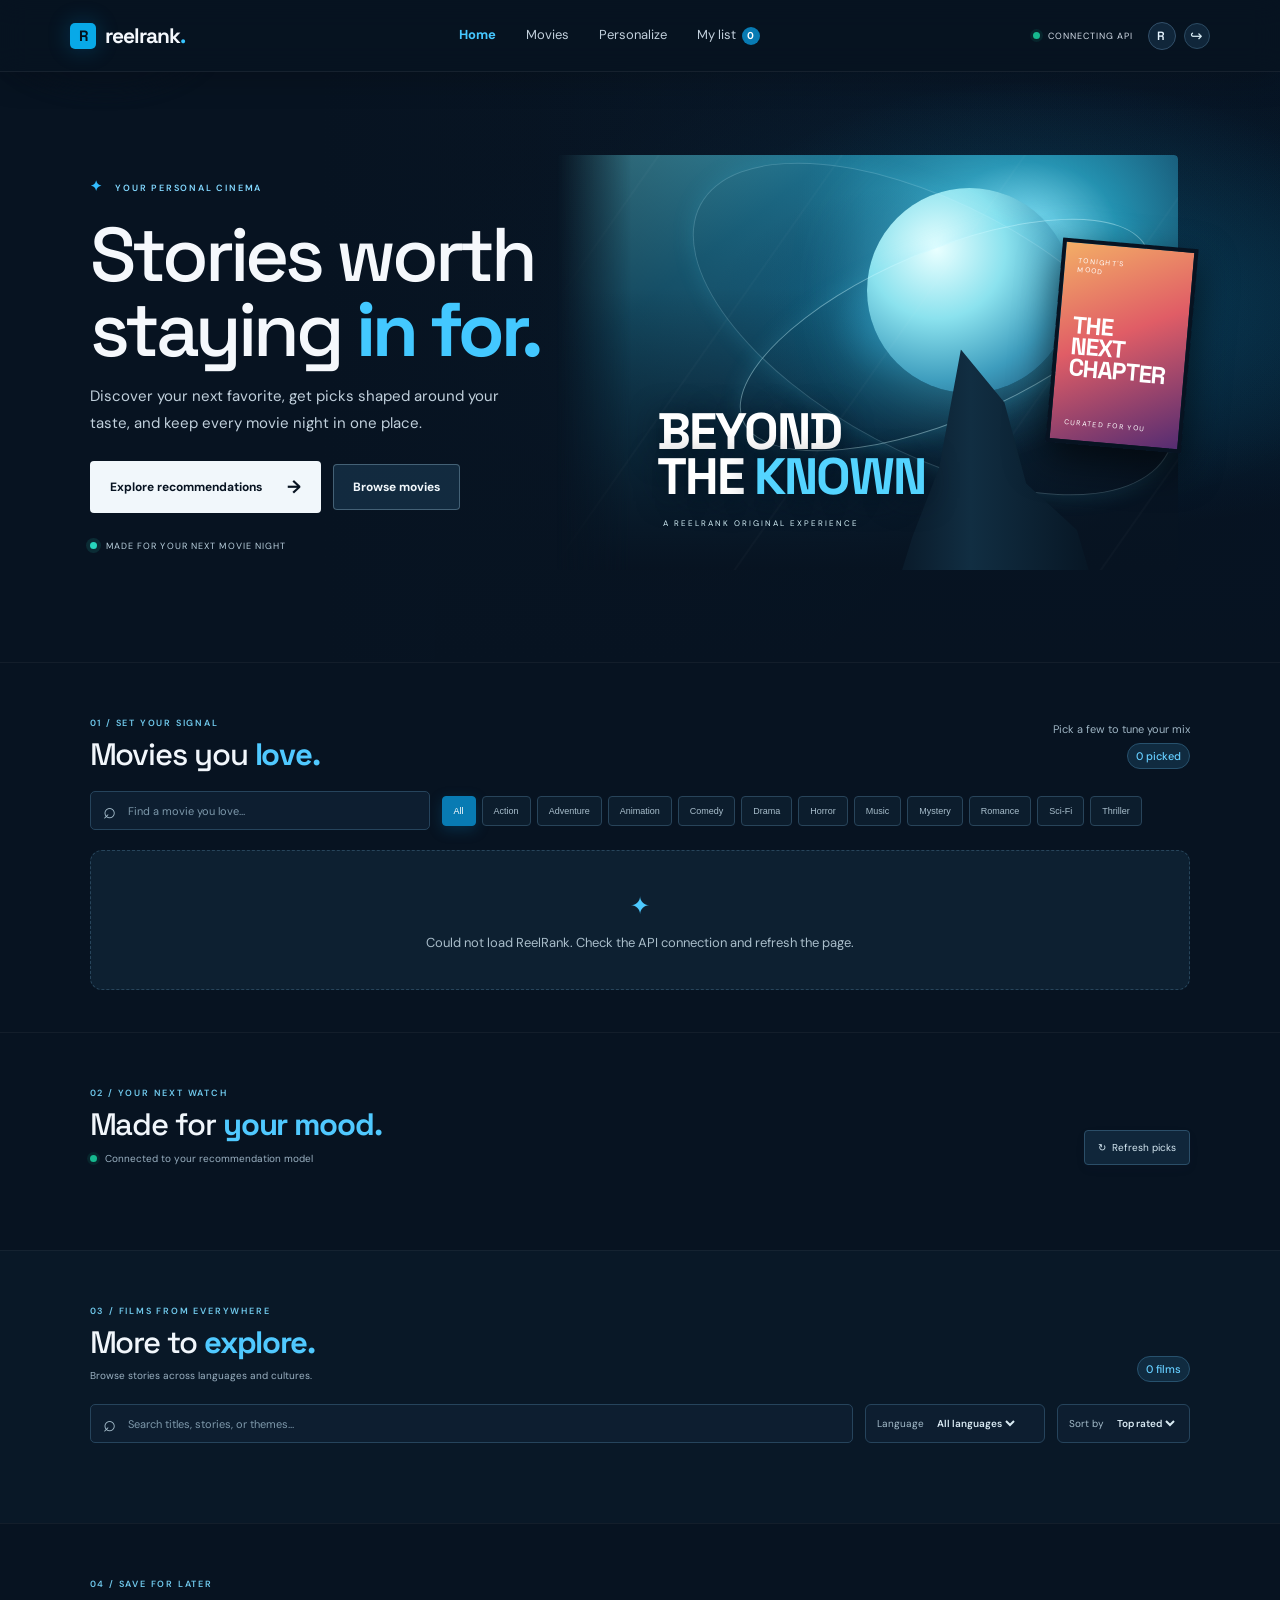
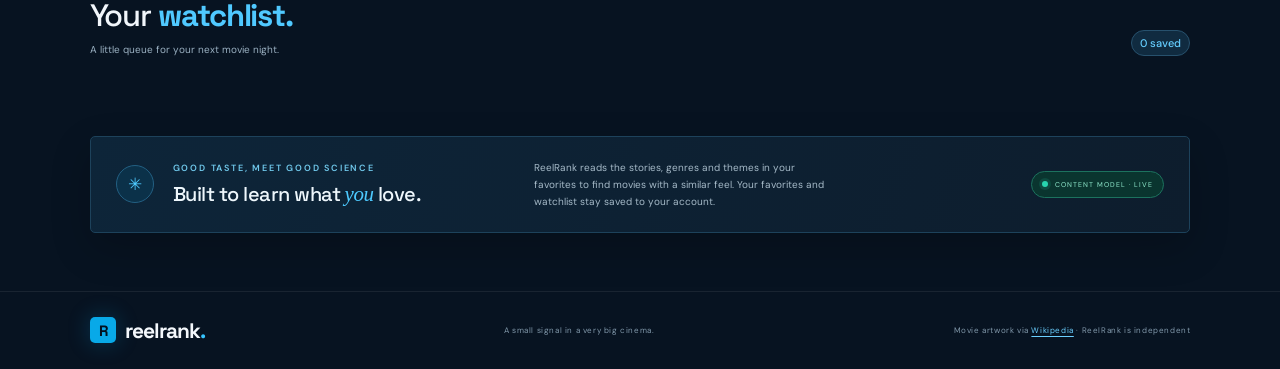
==== commit 59b639c6: "Separate MLOps tools from movie website" ====
--- a/static/index.html
+++ b/static/index.html
@@ -5,37 +5,17 @@
   <meta name="theme-color" content="#071321"><title>ReelRank — your next favorite</title>
   <link rel="preconnect" href="https://fonts.googleapis.com"><link rel="preconnect" href="https://fonts.gstatic.com" crossorigin>
   <link href="https://fonts.googleapis.com/css2?family=DM+Sans:wght@400;500;600;700&family=Space+Grotesk:wght@500;600;700&display=swap" rel="stylesheet">
-  <link rel="stylesheet" href="/static/style.css?v=20261007-mlops-stack">
+  <link rel="stylesheet" href="/static/style.css?v=20261009-tools-apps">
 </head>
 <body>
-  <header class="topbar"><a class="brand" href="#top"><span class="brand-mark">R</span> reelrank<span class="brand-dot">.</span></a><nav aria-label="Main navigation"><a class="active" href="#discover">Home</a><a href="#explore">Movies</a><a href="#taste">Personalize</a><a href="#watchlist">My list <span id="nav-watch-count">0</span></a><a href="#monitoring">ML Workflow</a></nav><div class="profile" id="api-status" role="status" aria-live="polite"><span class="api-led"></span><span class="status-label">CONNECTING API</span><span class="avatar" id="avatar-initial">R</span><button class="logout-btn" id="logout-button" type="button" aria-label="Sign out" title="Sign out">↪</button></div></header>
+  <header class="topbar"><a class="brand" href="#top"><span class="brand-mark">R</span> reelrank<span class="brand-dot">.</span></a><nav aria-label="Main navigation"><a class="active" href="#discover">Home</a><a href="#explore">Movies</a><a href="#taste">Personalize</a><a href="#watchlist">My list <span id="nav-watch-count">0</span></a></nav><div class="profile" id="api-status" role="status" aria-live="polite"><span class="api-led"></span><span class="status-label">CONNECTING API</span><span class="avatar" id="avatar-initial">R</span><button class="logout-btn" id="logout-button" type="button" aria-label="Sign out" title="Sign out">↪</button></div></header>
   <main id="top">
     <section class="hero"><div class="hero-copy"><div class="eyebrow"><span class="spark">✦</span> YOUR PERSONAL CINEMA</div><h1>Stories worth<br>staying <em>in for.</em></h1><p>Discover your next favorite, get picks shaped around your taste, and keep every movie night in one place.</p><div class="hero-actions"><a href="#discover" class="primary-btn">Explore recommendations <span>→</span></a><a href="#explore" class="secondary-btn">Browse movies</a></div><div class="hero-note"><span class="hero-live"><i></i> MADE FOR YOUR NEXT MOVIE NIGHT</span></div></div><div class="hero-art" aria-hidden="true"><div class="hero-backdrop"><span class="backdrop-orbit orbit-a"></span><span class="backdrop-orbit orbit-b"></span><span class="backdrop-moon"></span><span class="backdrop-silhouette"></span><span class="backdrop-title">BEYOND<br>THE <i>KNOWN</i></span><span class="backdrop-caption">A REELRANK ORIGINAL EXPERIENCE</span></div><div class="hero-side-poster"><span>TONIGHT'S<br>MOOD</span><b>THE<br>NEXT<br>CHAPTER</b><small>CURATED FOR YOU</small></div></div><div class="hero-fade"></div></section>
     <section class="taste-section" id="taste"><div class="section-heading"><div><div class="eyebrow">01 / SET YOUR SIGNAL</div><h2>Movies you <em>love.</em></h2></div><span class="step"><span id="pick-note">Pick a few to tune your mix</span><b id="pick-count">0 picked</b></span></div><div class="filters"><div class="search"><span>⌕</span><input id="search" placeholder="Find a movie you love…" autocomplete="off" aria-label="Search movies"></div><div id="genres" class="genre-pills" aria-label="Filter movies by genre"></div></div><div id="taste-grid" class="movie-grid"></div></section>
     <section class="results-section" id="discover"><div class="section-heading"><div><div class="eyebrow">02 / YOUR NEXT WATCH</div><h2>Made for <em>your mood.</em></h2><p id="recommendation-caption" class="section-subtitle"><span class="api-led"></span> Connected to your recommendation model</p></div><button id="refresh" class="quiet-btn">↻ &nbsp;Refresh picks</button></div><div id="recommendations" class="movie-grid recommendations"></div></section>
     <section class="explore-section" id="explore"><div class="section-heading"><div><div class="eyebrow">03 / FILMS FROM EVERYWHERE</div><h2>More to <em>explore.</em></h2><p id="explore-caption" class="section-subtitle">Browse stories across languages and cultures.</p></div><span class="step"><b id="explore-count">0 films</b></span></div><div class="explore-tools"><label class="search explore-search"><span>⌕</span><input id="explore-search" placeholder="Search titles, stories, or themes…" autocomplete="off" aria-label="Search the movie library"></label><label class="sort-control language-control"><span>Language</span><select id="explore-language" aria-label="Filter movies by original language"><option value="All">All languages</option></select></label><label class="sort-control"><span>Sort by</span><select id="explore-sort" aria-label="Sort movies"><option value="rating">Top rated</option><option value="newest">Newest</option><option value="title">Title A–Z</option><option value="runtime">Shortest</option></select></label></div><div id="explore-genres" class="genre-pills explore-genres" aria-label="Filter the library by genre"></div><div id="explore-grid" class="movie-grid explore-grid"></div></section>
     <section class="watchlist-section" id="watchlist"><div class="section-heading"><div><div class="eyebrow">04 / SAVE FOR LATER</div><h2>Your <em>watchlist.</em></h2><p class="section-subtitle">A little queue for your next movie night.</p></div><span class="step"><b id="watch-count">0 saved</b></span></div><div id="watchlist-grid" class="movie-grid"></div></section>
-    <section class="mlops-section" id="monitoring" aria-labelledby="mlops-title">
-      <div class="mlops-heading"><div><div class="eyebrow">05 / ABOUT THE ML WORKFLOW</div><h2 id="mlops-title">From catalog to <em>better picks.</em></h2><p class="section-subtitle">Movie text becomes TF-IDF features; cosine similarity ranks films against a profile shaped by likes. Dislikes and watchlisted films are excluded.</p></div><div class="monitor-refresh"><span class="monitor-pulse"></span><span id="monitor-updated">Connecting to monitors…</span></div></div>
-      <ol class="workflow-track" aria-label="Movie recommendation machine learning workflow">
-        <li class="workflow-step"><span class="workflow-index">01</span><div><strong>Movie data</strong><small id="monitor-catalog">Loading catalog…</small></div><span class="workflow-state" id="monitor-data-state">WAIT</span></li>
-        <li class="workflow-step"><span class="workflow-index">02</span><div><strong>Feature pipeline</strong><small>Genres, keywords and story text → TF-IDF</small></div><span class="workflow-state state-ready">READY</span></li>
-        <li class="workflow-step"><span class="workflow-index">03</span><div><strong>Ranking model</strong><small>Cosine similarity ranks titles for each profile</small></div><span class="workflow-state" id="monitor-model">CHECKING</span><a class="workflow-link" href="/docs" target="_blank" rel="noopener noreferrer" aria-label="Open the API guide to try POST predict">TRY POST /predict ↗</a></li>
-        <li class="workflow-step"><span class="workflow-index">04</span><div><strong>Feedback loop</strong><small><span id="monitor-events">—</span> saved signals · <span id="monitor-users">—</span> profiles with activity</small></div><span class="workflow-state state-ready">COLLECTING</span></li>
-        <li class="workflow-step"><span class="workflow-index">05</span><div><strong>MLflow + CI</strong><small>Track evaluation parameters and ranking metrics; GitHub Actions builds Docker</small></div><a class="workflow-link" href="https://github.com/sanyreddy1122-lab/reelrank-movie-recommender/actions" target="_blank" rel="noopener noreferrer" aria-label="View ReelRank CI workflow">VIEW CI ↗</a></li>
-        <li class="workflow-step"><span class="workflow-index">06</span><div><strong>Data drift report</strong><small>Evidently compares the current catalog with its checked-in reference snapshot</small></div><span class="workflow-state state-ready">REPORT</span></li>
-      </ol>
-      <div class="monitor-summary" aria-live="polite">
-        <div class="monitor-summary-item"><span>SERVICE</span><strong id="monitor-service">Checking…</strong></div>
-        <div class="monitor-summary-item"><span>DATABASE</span><strong id="monitor-database">Checking…</strong></div>
-        <div class="monitor-summary-item"><span>MODEL VERSION</span><strong id="monitor-version">—</strong></div>
-        <div class="monitor-summary-item"><span>FEEDBACK MIX</span><strong id="monitor-actions">Waiting for metrics</strong></div>
-        <div class="monitor-summary-item"><span>API REQUESTS SINCE START</span><strong id="monitor-requests">—</strong></div>
-        <div class="monitor-summary-item"><span>MEAN API LATENCY</span><strong id="monitor-latency">—</strong></div>
-        <div class="monitor-summary-item"><span>SERVER ERRORS (5XX)</span><strong id="monitor-errors">—</strong></div>
-      </div>
-    </section>
     <section class="how"><div class="how-icon">✳</div><div><div class="eyebrow">GOOD TASTE, MEET GOOD SCIENCE</div><h3>Built to learn what <em>you</em> love.</h3></div><p>ReelRank reads the stories, genres and themes in your favorites to find movies with a similar feel. Your favorites and watchlist stay saved to your account.</p><span class="model-chip"><i></i> CONTENT MODEL · LIVE</span></section>
     <footer><a class="brand" href="#top"><span class="brand-mark">R</span> reelrank<span class="brand-dot">.</span></a><span>A small signal in a very big cinema.</span><span class="artwork-credit">Movie artwork via <a href="https://en.wikipedia.org/" target="_blank" rel="noopener noreferrer">Wikipedia</a> · ReelRank is independent</span></footer>
-  </main><dialog id="movie-dialog" class="movie-dialog" aria-labelledby="detail-title"><button class="dialog-close" id="dialog-close" type="button" aria-label="Close movie details">×</button><div id="movie-detail"></div></dialog><div id="toast" class="toast" role="status" aria-live="polite"></div><script src="/static/app.js?v=20261007-mlops-stack"></script>
+  </main><dialog id="movie-dialog" class="movie-dialog" aria-labelledby="detail-title"><button class="dialog-close" id="dialog-close" type="button" aria-label="Close movie details">×</button><div id="movie-detail"></div></dialog><div id="toast" class="toast" role="status" aria-live="polite"></div><script src="/static/app.js?v=20261009-tools-apps"></script>
 </body></html>
--- a/static/style.css
+++ b/static/style.css
@@ -114,10 +114,3 @@
 .language-control{min-width:180px}.language-control select{max-width:130px}.explore-tools{flex-wrap:wrap}.explore-search{flex:1 1 240px}.explore-tools>.sort-control{flex:0 0 auto}
 .detail-poster{isolation:isolate}.detail-poster-image{position:absolute;inset:0;width:100%;height:100%;object-fit:cover;object-position:center 25%;z-index:0}.detail-poster:after{content:"";position:absolute;inset:35% 0 0;z-index:0;background:linear-gradient(transparent,#061321ed)}.detail-poster>*:not(img){z-index:1}.detail-original-title{margin-top:-5px;color:#9ddfff;font-size:13px}.poster-credit{display:inline-flex;margin:2px 0 10px;color:#55caff;font-size:10px;text-decoration:underline;text-underline-offset:3px}.artwork-credit a{color:#6bcfff;text-decoration:underline;text-underline-offset:3px}
 @media(max-width:700px){.language-control{justify-content:space-between;width:100%}.language-control select{max-width:none}.explore-tools>.sort-control:not(.language-control){width:100%;justify-content:space-between}.movie-original-title{font-size:9px}.movie-meta{font-size:8px}}
-
-/* Live MLOps workflow and aggregate model/service monitoring. */
-.mlops-section{margin:8px 7% 46px;padding:27px;border:1px solid #1d425b;border-radius:7px;background:linear-gradient(130deg,#0d2234,#0a1a29 75%);box-shadow:0 16px 42px #0003}
-.mlops-heading{display:flex;align-items:flex-end;justify-content:space-between;gap:20px;margin-bottom:22px}.mlops-heading h2{margin:10px 0 0;color:#f1f6fb;font:700 clamp(24px,3vw,32px)/1.1 'Space Grotesk',sans-serif;letter-spacing:-1.2px}.mlops-heading h2 em{color:#50c9ff;font-style:normal}.mlops-heading .section-subtitle{margin:8px 0 0;font-size:11px}.monitor-refresh{display:flex;align-items:center;gap:8px;flex:none;padding:8px 10px;border:1px solid #1c5e58;border-radius:999px;background:#0b302d;color:#a1e9d5;font-size:9px}.monitor-pulse{width:7px;height:7px;border-radius:50%;background:#29d7ad;box-shadow:0 0 0 4px #29d7ad20}
-.workflow-track{display:grid;grid-template-columns:repeat(6,minmax(0,1fr));gap:9px;margin:0;padding:0;list-style:none}.workflow-step{position:relative;min-width:0;min-height:124px;display:flex;flex-direction:column;align-items:flex-start;gap:10px;padding:13px;border:1px solid #1e3d54;border-radius:5px;background:#0c1d2b}.workflow-step:not(:last-child):after{content:"";position:absolute;top:24px;right:-10px;width:10px;border-top:1px solid #28719a}.workflow-index{color:#54caff;font:700 10px 'Space Grotesk';letter-spacing:.8px}.workflow-step>div{display:grid;gap:6px}.workflow-step strong{color:#e8f2f8;font:600 12px 'Space Grotesk'}.workflow-step small{color:#92aabc;font-size:9px;line-height:1.5}.workflow-state,.workflow-link{margin-top:auto;color:#f1c06a;font-size:8px;font-weight:700;letter-spacing:.8px}.workflow-state.state-ready{color:#64e2bd}.workflow-state.state-error{color:#ff8599}.workflow-link{color:#59caff;text-decoration:none}.workflow-link:hover{text-decoration:underline;text-underline-offset:3px}.monitor-summary{display:grid;grid-template-columns:repeat(4,minmax(0,1fr));gap:9px;margin-top:11px}.monitor-summary-item{min-width:0;display:grid;gap:8px;padding:13px;border:1px solid #1e3d54;border-radius:5px;background:#0c1d2b}.monitor-summary-item>span{color:#83a4b8;font-size:8px;font-weight:700;letter-spacing:1px}.monitor-summary-item>strong{overflow-wrap:anywhere;color:#e8f4fb;font:600 12px 'Space Grotesk'}.monitor-summary-item:last-child>strong{font:500 10px 'DM Sans';line-height:1.5}
-@media(max-width:1050px){.workflow-track{grid-template-columns:repeat(3,minmax(0,1fr))}.workflow-step:not(:last-child):after{display:none}}
-@media(max-width:650px){.mlops-section{margin:5px 5% 35px;padding:18px}.mlops-heading{align-items:flex-start;flex-direction:column;gap:12px}.workflow-track{grid-template-columns:repeat(2,minmax(0,1fr));gap:7px}.workflow-step{min-height:120px;padding:11px}.monitor-summary{grid-template-columns:repeat(2,minmax(0,1fr));gap:7px}.monitor-summary-item{padding:11px}.monitor-refresh{font-size:8px}}
